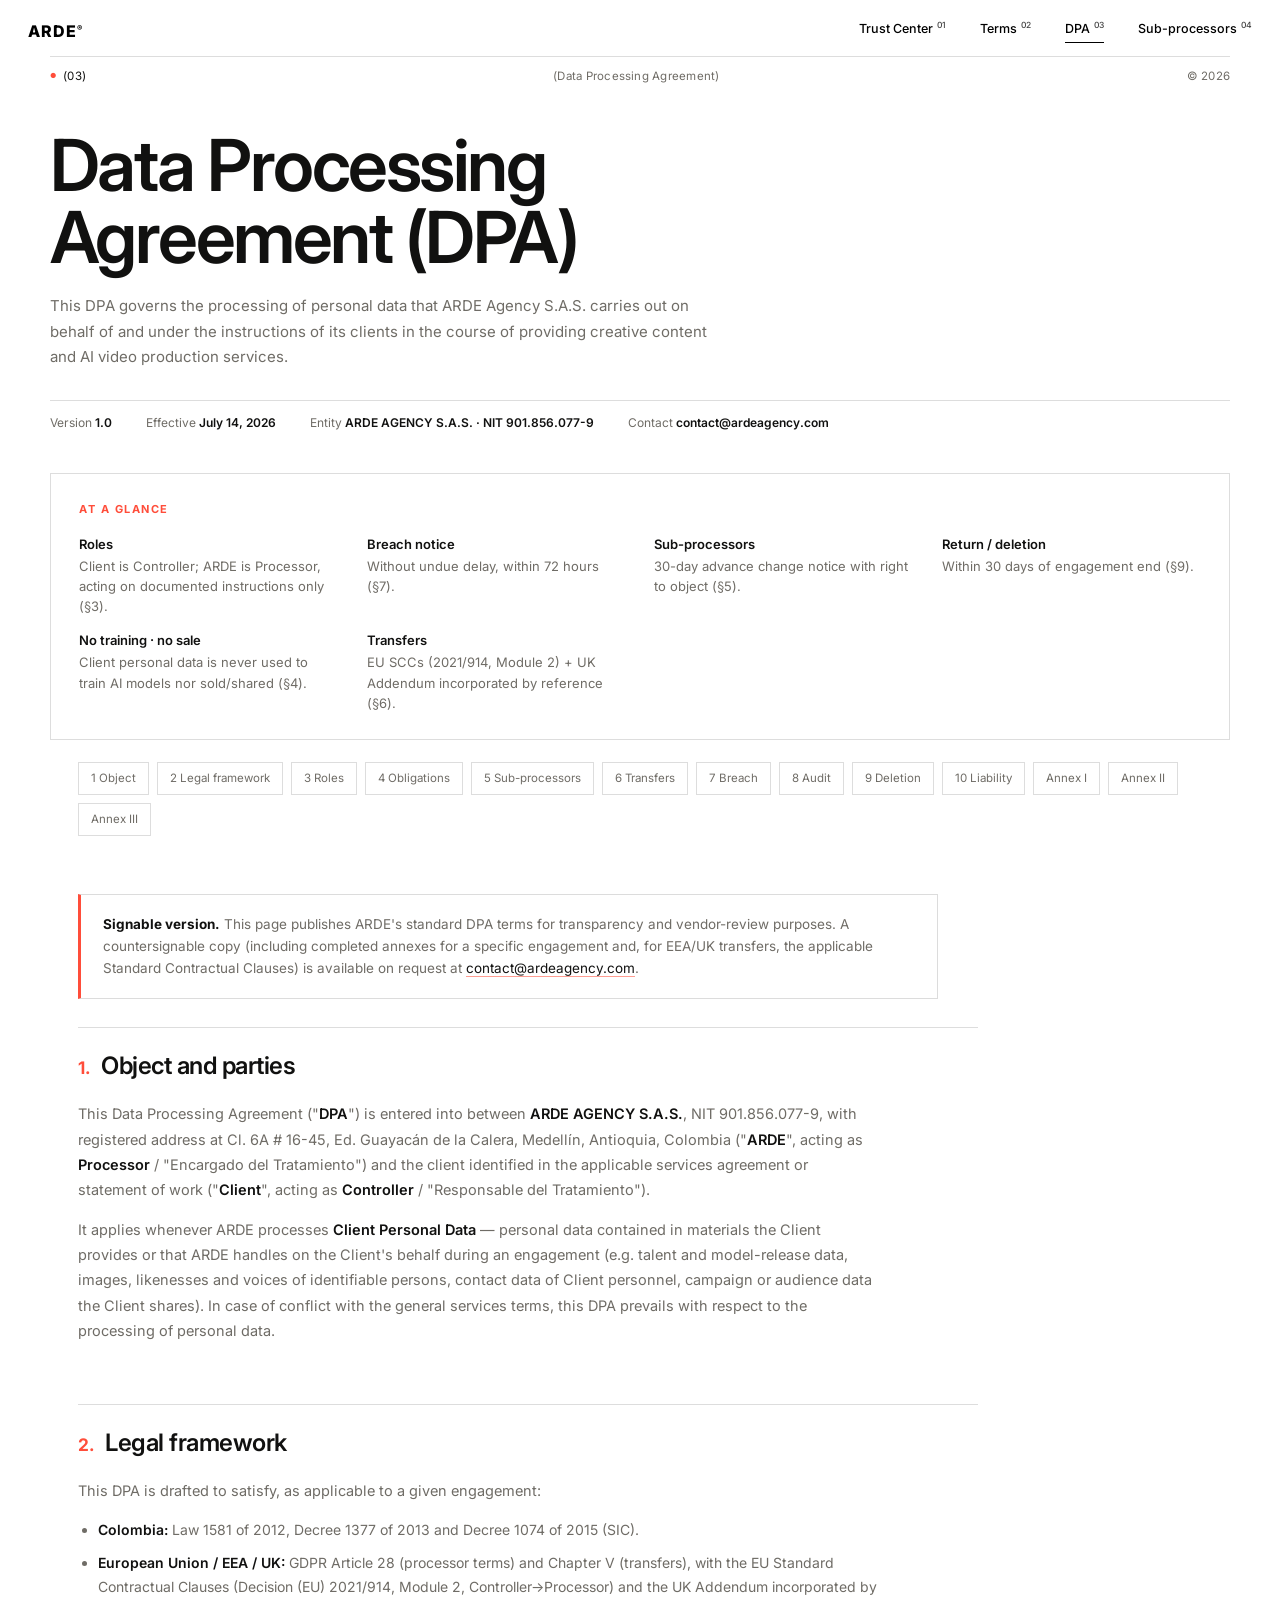
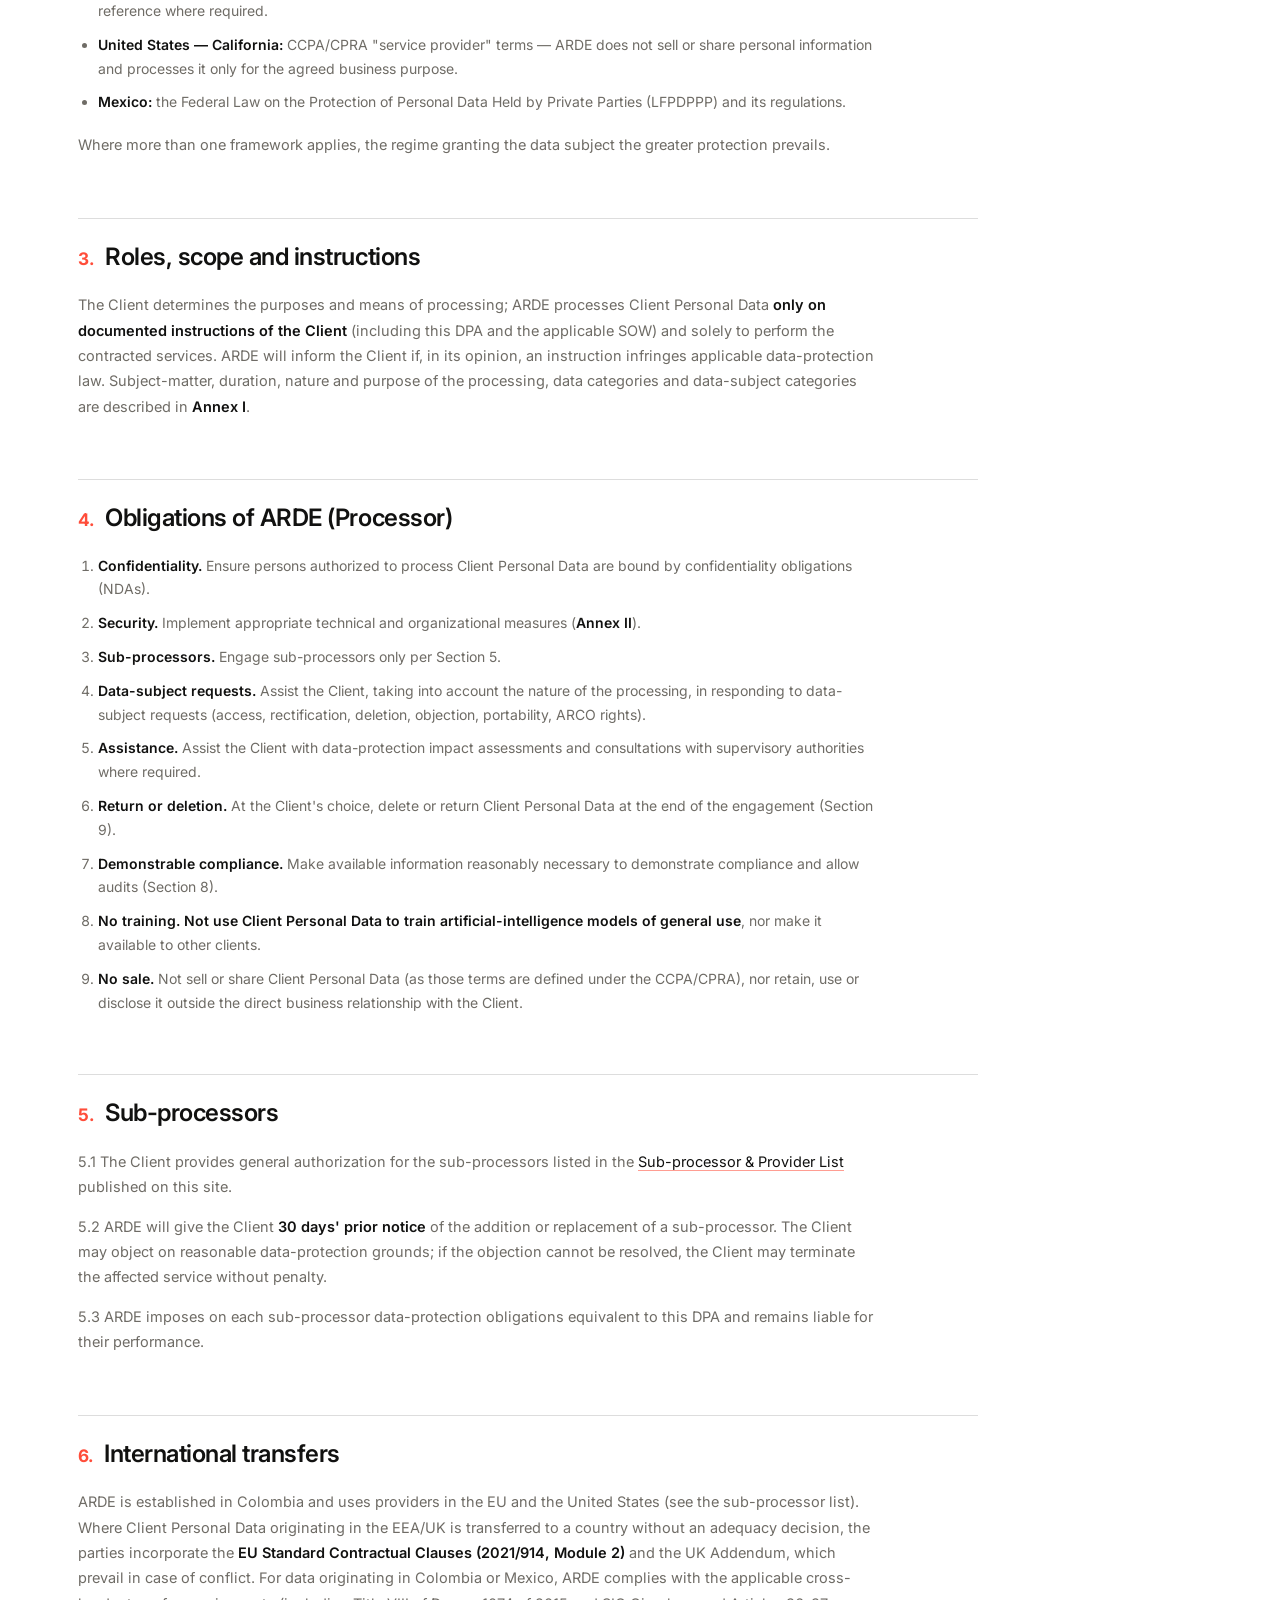
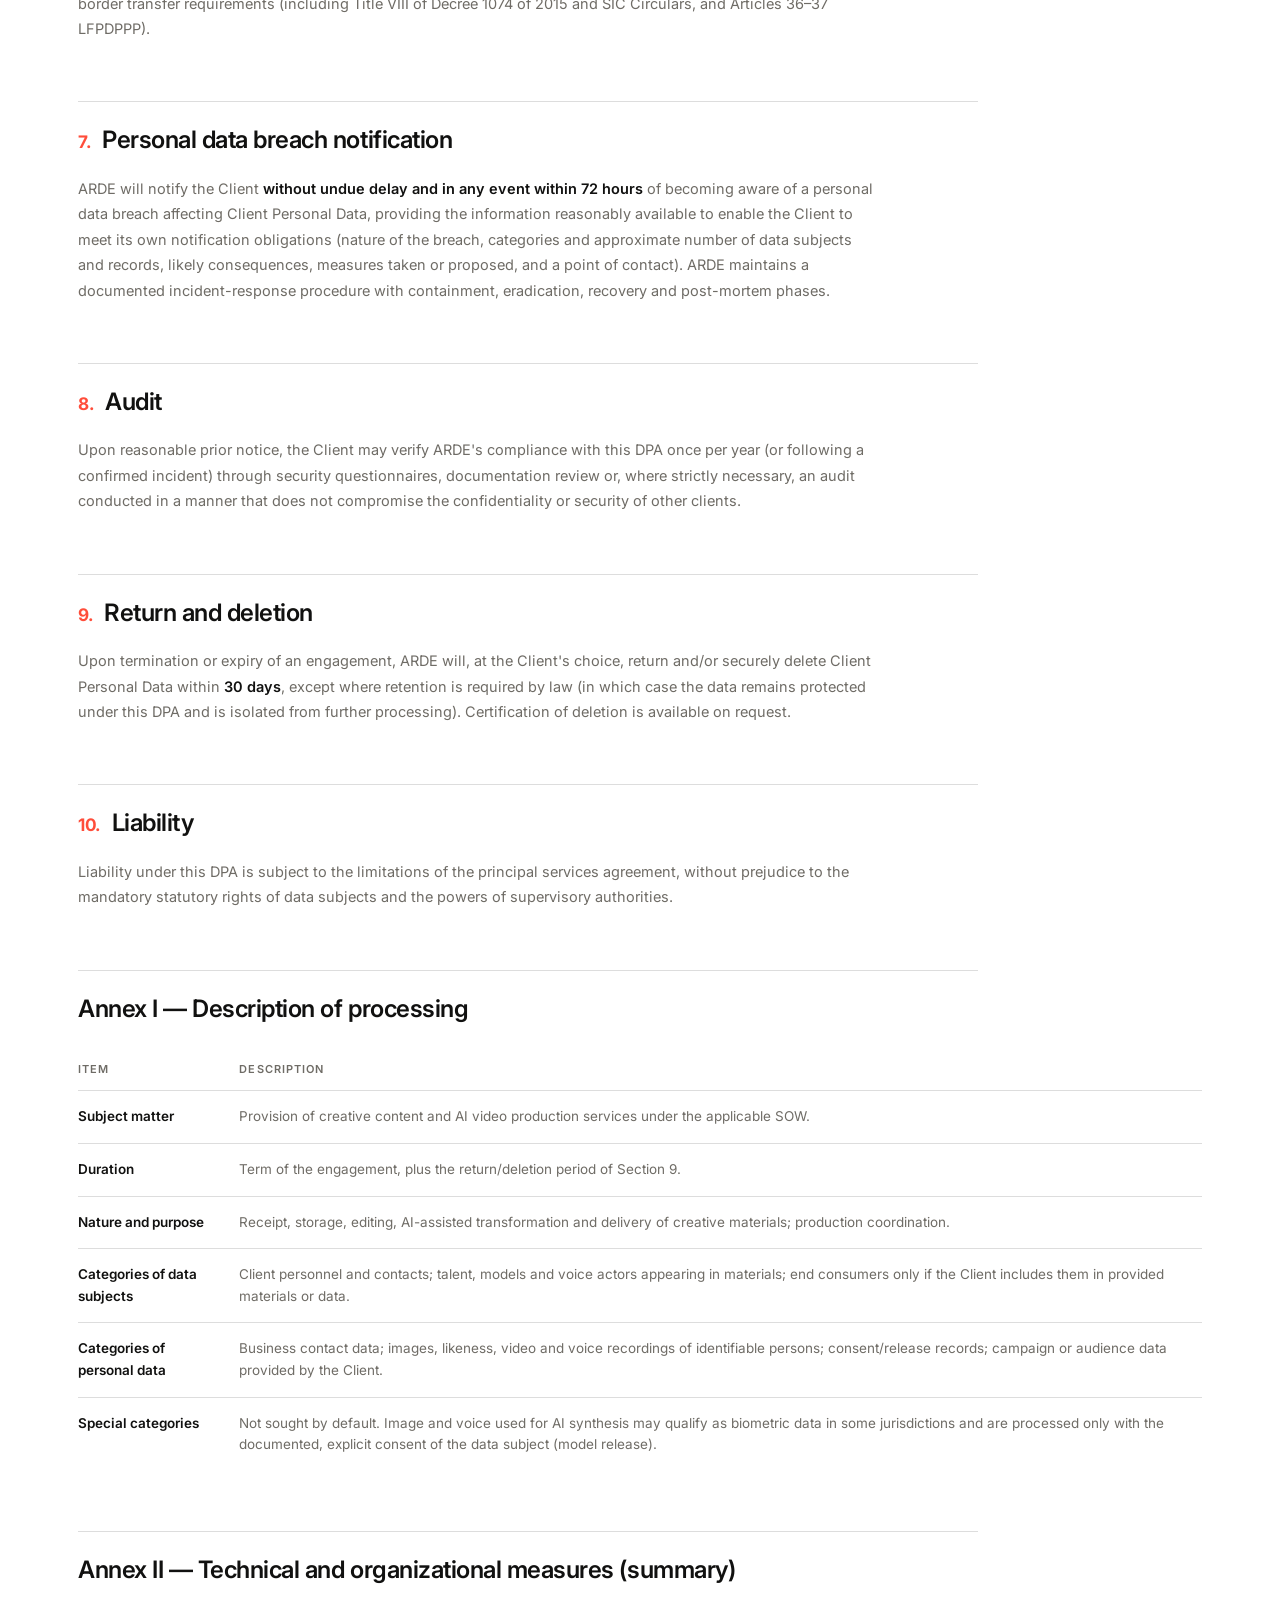
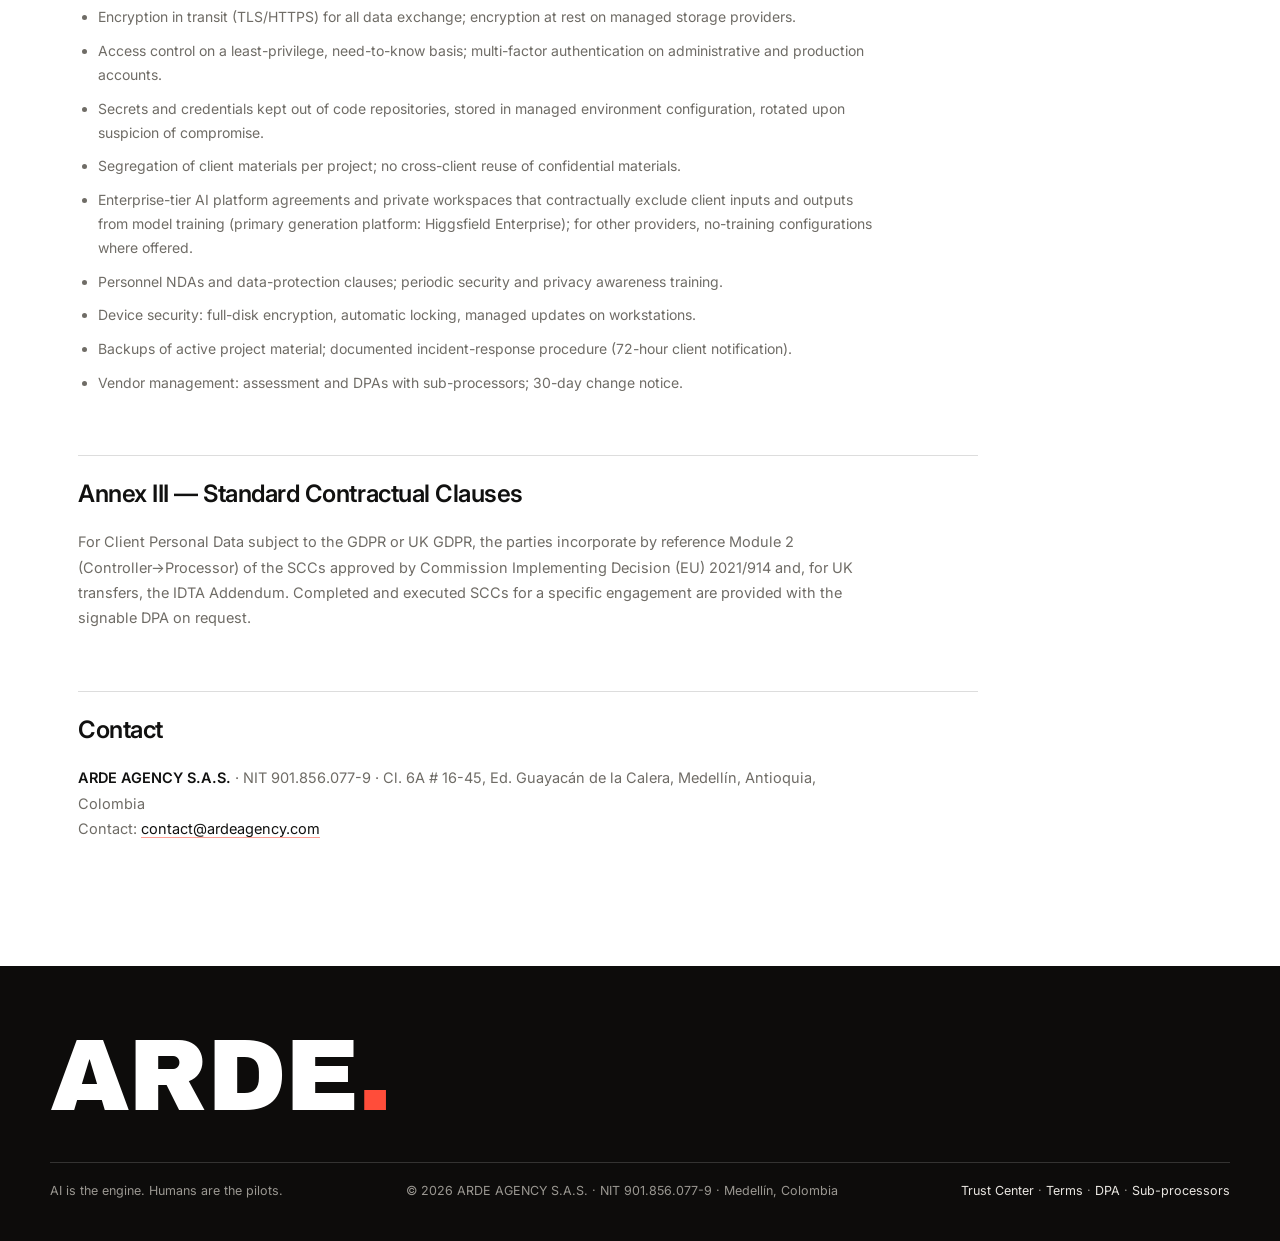
==== dpa.html @ 3e265555 "Fix card link colors and underlines Co-Authored-By: Claude Fable 5 <noreply@anthropic.com>" ====
<!DOCTYPE html>
<html lang="en">
<head>
<meta charset="UTF-8">
<meta name="viewport" content="width=device-width, initial-scale=1.0">
<title>Data Processing Agreement (DPA) | ARDE</title>
<meta name="description" content="ARDE Agency's Data Processing Agreement governing the processing of personal data on behalf of clients.">
<link rel="icon" href="assets/arde-logo.png">
<link rel="preconnect" href="https://fonts.googleapis.com">
<link rel="preconnect" href="https://fonts.gstatic.com" crossorigin>
<link href="https://fonts.googleapis.com/css2?family=Archivo+Black&family=Inter:wght@400;500;600;800&display=swap" rel="stylesheet">
<link rel="stylesheet" href="styles.css?v=fuel2">
</head>
<body>

<header class="site-header">
  <a class="brand" href="index.html"><span class="logo">arde<sup>®</sup></span></a>
  <nav class="site-nav">
    <a href="index.html">Trust Center<sup>01</sup></a>
    <a href="terms.html">Terms<sup>02</sup></a>
    <a href="dpa.html" class="active">DPA<sup>03</sup></a>
    <a href="sub-processors.html">Sub-processors<sup>04</sup></a>
  </nav>
</header>

<section class="doc-hero">
  <div class="inner">
    <div class="util"><span class="dot">(03)</span><span class="mid">(Data Processing Agreement)</span><span class="end">© 2026</span></div>
    <h1>Data Processing Agreement (DPA)</h1>
    <p class="sub">This DPA governs the processing of personal data that ARDE Agency S.A.S. carries out on behalf of and under the instructions of its clients in the course of providing creative content and AI video production services.</p>
    <div class="doc-meta">
      <span>Version <b>1.0</b></span>
      <span>Effective <b>July 14, 2026</b></span>
      <span>Entity <b>ARDE AGENCY S.A.S. · NIT 901.856.077-9</b></span>
      <span>Contact <b>contact@ardeagency.com</b></span>
    </div>
  </div>
</section>

<div class="glance">
  <div class="glance-box">
    <div class="g-title">At a glance</div>
    <div class="glance-grid">
      <div class="g-item"><b>Roles</b>Client is Controller; ARDE is Processor, acting on documented instructions only (§3).</div>
      <div class="g-item"><b>Breach notice</b>Without undue delay, within 72 hours (§7).</div>
      <div class="g-item"><b>Sub-processors</b>30-day advance change notice with right to object (§5).</div>
      <div class="g-item"><b>Return / deletion</b>Within 30 days of engagement end (§9).</div>
      <div class="g-item"><b>No training · no sale</b>Client personal data is never used to train AI models nor sold/shared (§4).</div>
      <div class="g-item"><b>Transfers</b>EU SCCs (2021/914, Module 2) + UK Addendum incorporated by reference (§6).</div>
    </div>
  </div>
</div>

<nav class="toc" aria-label="Sections">
  <a href="#s1">1 Object</a><a href="#s2">2 Legal framework</a><a href="#s3">3 Roles</a><a href="#s4">4 Obligations</a><a href="#s5">5 Sub-processors</a><a href="#s6">6 Transfers</a><a href="#s7">7 Breach</a><a href="#s8">8 Audit</a><a href="#s9">9 Deletion</a><a href="#s10">10 Liability</a><a href="#a1">Annex I</a><a href="#a2">Annex II</a><a href="#a3">Annex III</a>
</nav>

<main class="doc-body">

<div class="note"><b>Signable version.</b> This page publishes ARDE's standard DPA terms for transparency and vendor-review purposes. A countersignable copy (including completed annexes for a specific engagement and, for EEA/UK transfers, the applicable Standard Contractual Clauses) is available on request at <a href="mailto:contact@ardeagency.com">contact@ardeagency.com</a>.</div>

<h2 id="s1"><span class="num">1.</span>Object and parties</h2>
<p>This Data Processing Agreement ("<strong>DPA</strong>") is entered into between <strong>ARDE AGENCY S.A.S.</strong>, NIT 901.856.077-9, with registered address at Cl. 6A # 16-45, Ed. Guayacán de la Calera, Medellín, Antioquia, Colombia ("<strong>ARDE</strong>", acting as <strong>Processor</strong> / "Encargado del Tratamiento") and the client identified in the applicable services agreement or statement of work ("<strong>Client</strong>", acting as <strong>Controller</strong> / "Responsable del Tratamiento").</p>
<p>It applies whenever ARDE processes <strong>Client Personal Data</strong> — personal data contained in materials the Client provides or that ARDE handles on the Client's behalf during an engagement (e.g. talent and model-release data, images, likenesses and voices of identifiable persons, contact data of Client personnel, campaign or audience data the Client shares). In case of conflict with the general services terms, this DPA prevails with respect to the processing of personal data.</p>

<h2 id="s2"><span class="num">2.</span>Legal framework</h2>
<p>This DPA is drafted to satisfy, as applicable to a given engagement:</p>
<ul>
  <li><strong>Colombia:</strong> Law 1581 of 2012, Decree 1377 of 2013 and Decree 1074 of 2015 (SIC).</li>
  <li><strong>European Union / EEA / UK:</strong> GDPR Article 28 (processor terms) and Chapter V (transfers), with the EU Standard Contractual Clauses (Decision (EU) 2021/914, Module 2, Controller→Processor) and the UK Addendum incorporated by reference where required.</li>
  <li><strong>United States — California:</strong> CCPA/CPRA "service provider" terms — ARDE does not sell or share personal information and processes it only for the agreed business purpose.</li>
  <li><strong>Mexico:</strong> the Federal Law on the Protection of Personal Data Held by Private Parties (LFPDPPP) and its regulations.</li>
</ul>
<p>Where more than one framework applies, the regime granting the data subject the greater protection prevails.</p>

<h2 id="s3"><span class="num">3.</span>Roles, scope and instructions</h2>
<p>The Client determines the purposes and means of processing; ARDE processes Client Personal Data <strong>only on documented instructions of the Client</strong> (including this DPA and the applicable SOW) and solely to perform the contracted services. ARDE will inform the Client if, in its opinion, an instruction infringes applicable data-protection law. Subject-matter, duration, nature and purpose of the processing, data categories and data-subject categories are described in <strong>Annex I</strong>.</p>

<h2 id="s4"><span class="num">4.</span>Obligations of ARDE (Processor)</h2>
<ol>
  <li><strong>Confidentiality.</strong> Ensure persons authorized to process Client Personal Data are bound by confidentiality obligations (NDAs).</li>
  <li><strong>Security.</strong> Implement appropriate technical and organizational measures (<strong>Annex II</strong>).</li>
  <li><strong>Sub-processors.</strong> Engage sub-processors only per Section 5.</li>
  <li><strong>Data-subject requests.</strong> Assist the Client, taking into account the nature of the processing, in responding to data-subject requests (access, rectification, deletion, objection, portability, ARCO rights).</li>
  <li><strong>Assistance.</strong> Assist the Client with data-protection impact assessments and consultations with supervisory authorities where required.</li>
  <li><strong>Return or deletion.</strong> At the Client's choice, delete or return Client Personal Data at the end of the engagement (Section 9).</li>
  <li><strong>Demonstrable compliance.</strong> Make available information reasonably necessary to demonstrate compliance and allow audits (Section 8).</li>
  <li><strong>No training.</strong> <strong>Not use Client Personal Data to train artificial-intelligence models of general use</strong>, nor make it available to other clients.</li>
  <li><strong>No sale.</strong> Not sell or share Client Personal Data (as those terms are defined under the CCPA/CPRA), nor retain, use or disclose it outside the direct business relationship with the Client.</li>
</ol>

<h2 id="s5"><span class="num">5.</span>Sub-processors</h2>
<p>5.1 The Client provides general authorization for the sub-processors listed in the <a href="sub-processors.html">Sub-processor &amp; Provider List</a> published on this site.</p>
<p>5.2 ARDE will give the Client <strong>30 days' prior notice</strong> of the addition or replacement of a sub-processor. The Client may object on reasonable data-protection grounds; if the objection cannot be resolved, the Client may terminate the affected service without penalty.</p>
<p>5.3 ARDE imposes on each sub-processor data-protection obligations equivalent to this DPA and remains liable for their performance.</p>

<h2 id="s6"><span class="num">6.</span>International transfers</h2>
<p>ARDE is established in Colombia and uses providers in the EU and the United States (see the sub-processor list). Where Client Personal Data originating in the EEA/UK is transferred to a country without an adequacy decision, the parties incorporate the <strong>EU Standard Contractual Clauses (2021/914, Module 2)</strong> and the UK Addendum, which prevail in case of conflict. For data originating in Colombia or Mexico, ARDE complies with the applicable cross-border transfer requirements (including Title VIII of Decree 1074 of 2015 and SIC Circulars, and Articles 36–37 LFPDPPP).</p>

<h2 id="s7"><span class="num">7.</span>Personal data breach notification</h2>
<p>ARDE will notify the Client <strong>without undue delay and in any event within 72 hours</strong> of becoming aware of a personal data breach affecting Client Personal Data, providing the information reasonably available to enable the Client to meet its own notification obligations (nature of the breach, categories and approximate number of data subjects and records, likely consequences, measures taken or proposed, and a point of contact). ARDE maintains a documented incident-response procedure with containment, eradication, recovery and post-mortem phases.</p>

<h2 id="s8"><span class="num">8.</span>Audit</h2>
<p>Upon reasonable prior notice, the Client may verify ARDE's compliance with this DPA once per year (or following a confirmed incident) through security questionnaires, documentation review or, where strictly necessary, an audit conducted in a manner that does not compromise the confidentiality or security of other clients.</p>

<h2 id="s9"><span class="num">9.</span>Return and deletion</h2>
<p>Upon termination or expiry of an engagement, ARDE will, at the Client's choice, return and/or securely delete Client Personal Data within <strong>30 days</strong>, except where retention is required by law (in which case the data remains protected under this DPA and is isolated from further processing). Certification of deletion is available on request.</p>

<h2 id="s10"><span class="num">10.</span>Liability</h2>
<p>Liability under this DPA is subject to the limitations of the principal services agreement, without prejudice to the mandatory statutory rights of data subjects and the powers of supervisory authorities.</p>

<h2 id="a1">Annex I — Description of processing</h2>
<div class="tbl-wrap"><table>
  <tr><th>Item</th><th>Description</th></tr>
  <tr><td><strong>Subject matter</strong></td><td>Provision of creative content and AI video production services under the applicable SOW.</td></tr>
  <tr><td><strong>Duration</strong></td><td>Term of the engagement, plus the return/deletion period of Section 9.</td></tr>
  <tr><td><strong>Nature and purpose</strong></td><td>Receipt, storage, editing, AI-assisted transformation and delivery of creative materials; production coordination.</td></tr>
  <tr><td><strong>Categories of data subjects</strong></td><td>Client personnel and contacts; talent, models and voice actors appearing in materials; end consumers only if the Client includes them in provided materials or data.</td></tr>
  <tr><td><strong>Categories of personal data</strong></td><td>Business contact data; images, likeness, video and voice recordings of identifiable persons; consent/release records; campaign or audience data provided by the Client.</td></tr>
  <tr><td><strong>Special categories</strong></td><td>Not sought by default. Image and voice used for AI synthesis may qualify as biometric data in some jurisdictions and are processed only with the documented, explicit consent of the data subject (model release).</td></tr>
</table></div>

<h2 id="a2">Annex II — Technical and organizational measures (summary)</h2>
<ul>
  <li>Encryption in transit (TLS/HTTPS) for all data exchange; encryption at rest on managed storage providers.</li>
  <li>Access control on a least-privilege, need-to-know basis; multi-factor authentication on administrative and production accounts.</li>
  <li>Secrets and credentials kept out of code repositories, stored in managed environment configuration, rotated upon suspicion of compromise.</li>
  <li>Segregation of client materials per project; no cross-client reuse of confidential materials.</li>
  <li>Enterprise-tier AI platform agreements and private workspaces that contractually exclude client inputs and outputs from model training (primary generation platform: Higgsfield Enterprise); for other providers, no-training configurations where offered.</li>
  <li>Personnel NDAs and data-protection clauses; periodic security and privacy awareness training.</li>
  <li>Device security: full-disk encryption, automatic locking, managed updates on workstations.</li>
  <li>Backups of active project material; documented incident-response procedure (72-hour client notification).</li>
  <li>Vendor management: assessment and DPAs with sub-processors; 30-day change notice.</li>
</ul>

<h2 id="a3">Annex III — Standard Contractual Clauses</h2>
<p>For Client Personal Data subject to the GDPR or UK GDPR, the parties incorporate by reference Module 2 (Controller→Processor) of the SCCs approved by Commission Implementing Decision (EU) 2021/914 and, for UK transfers, the IDTA Addendum. Completed and executed SCCs for a specific engagement are provided with the signable DPA on request.</p>

<h2>Contact</h2>
<p><strong>ARDE AGENCY S.A.S.</strong> · NIT 901.856.077-9 · Cl. 6A # 16-45, Ed. Guayacán de la Calera, Medellín, Antioquia, Colombia<br>
Contact: <a href="mailto:contact@ardeagency.com">contact@ardeagency.com</a></p>

</main>

<footer class="site-footer">
  <div class="inner">
    <div class="foot-mark">Arde<span>.</span></div>
    <div class="cols">
      <span>AI is the engine. Humans are the pilots.</span>
      <span>© 2026 ARDE AGENCY S.A.S. · NIT 901.856.077-9 · Medellín, Colombia</span>
      <span><a href="index.html">Trust Center</a> · <a href="terms.html">Terms</a> · <a href="dpa.html">DPA</a> · <a href="sub-processors.html">Sub-processors</a></span>
    </div>
  </div>
</footer>

</body>
</html>
---- styles.css ----
/* ARDE Vendor Trust Center — Fuel-inspired Swiss system */
:root{
  --black:#0d0c0b;
  --white:#ffffff;
  --off:#f4f4f3;
  --ink:#111110;
  --gray:#9a9791;
  --gray-dark:#6f6c66;
  --line-l:rgba(17,17,16,.14);
  --line-d:rgba(255,255,255,.16);
  --fire:#FF4D3A;
}
*{margin:0;padding:0;box-sizing:border-box}
html{scroll-behavior:smooth}
@media(prefers-reduced-motion:reduce){html{scroll-behavior:auto}*{transition:none!important;animation:none!important}}
body{
  font-family:'Inter',-apple-system,BlinkMacSystemFont,'Helvetica Neue',sans-serif;
  background:var(--white);color:var(--ink);
  font-size:16px;line-height:1.65;
  -webkit-font-smoothing:antialiased;
}
::selection{background:var(--fire);color:#fff}
a:focus-visible,button:focus-visible{outline:2px solid var(--fire);outline-offset:3px}
img{max-width:100%;display:block}

/* ---------- Utility section header (Fuel signature) ---------- */
.util{
  display:flex;justify-content:space-between;align-items:baseline;gap:16px;
  border-top:1px solid var(--line-l);padding-top:10px;
  font-size:11.5px;letter-spacing:.02em;color:var(--ink);
}
.util .dot::before{content:"●";color:var(--fire);font-size:7px;vertical-align:2px;margin-right:7px}
.util .mid{color:var(--gray-dark)}
.util .end{color:var(--gray-dark)}
.band-dark .util{border-top-color:var(--line-d);color:#fff}
.band-dark .util .mid,.band-dark .util .end{color:var(--gray)}

/* ---------- Header ---------- */
.site-header{
  position:fixed;top:0;left:0;right:0;z-index:80;
  padding:18px 28px;pointer-events:none;
  display:flex;align-items:flex-start;justify-content:space-between;
  mix-blend-mode:difference;
}
.site-header a{pointer-events:auto}
.brand{display:flex;align-items:baseline;gap:6px;text-decoration:none;color:#fff}
.brand .logo{font-weight:800;font-size:16px;letter-spacing:.06em;text-transform:uppercase}
.brand .logo sup{font-size:8px;font-weight:600}
.site-nav{display:flex;gap:34px}
.site-nav a{color:#fff;text-decoration:none;font-size:12.5px;font-weight:500}
.site-nav a sup{font-size:8.5px;color:#bbb;margin-left:4px}
.site-nav a.active{border-bottom:1px solid #fff;padding-bottom:2px}
@media(max-width:680px){.site-nav{gap:16px}.site-nav a{font-size:11px}.site-nav a sup{display:none}}

/* ---------- HERO ---------- */
.hero{position:relative;min-height:100svh;display:flex;flex-direction:column;justify-content:flex-end;overflow:hidden;background:var(--black)}
.hero .photo{position:absolute;inset:0;background-size:cover;background-position:center 38%}
.hero .veil{position:absolute;inset:0;background:linear-gradient(180deg,rgba(13,12,11,.42) 0%,rgba(13,12,11,.05) 45%,rgba(13,12,11,.55) 100%)}
.hero .corner{position:absolute;top:64px;left:28px;color:#fff;font-size:11.5px;letter-spacing:.04em;opacity:.9}
.hero .corner-r{position:absolute;top:64px;right:28px;color:#fff;font-size:11.5px;text-align:right;line-height:1.5;opacity:.9}
.hero .corner-r b{display:block;font-weight:600}
.hero .corner-r span{color:#cfcac2}
.hero .wordmark{
  position:relative;z-index:2;
  font-family:'Archivo Black','Inter',sans-serif;
  font-size:clamp(64px,12.6vw,196px);line-height:.86;letter-spacing:-.015em;
  color:#fff;text-transform:uppercase;text-align:center;
  padding:0 12px;margin-bottom:-.06em;white-space:nowrap;
}
@keyframes rise{from{opacity:0;transform:translateY(30px)}to{opacity:1;transform:none}}
.hero .wordmark{animation:rise 1s cubic-bezier(.2,.7,.2,1) both .1s}

/* ---------- Bands & diagonal cuts ---------- */
.band{padding:72px 28px 96px}
.band-light{background:var(--white);color:var(--ink)}
.band-off{background:var(--off);color:var(--ink)}
.band-dark{background:var(--black);color:#e9e6e1}
.cut-down{clip-path:polygon(0 0,100% 4.5vw,100% 100%,0 100%);margin-top:-4.5vw;padding-top:calc(72px + 4.5vw)}
.cut-up{clip-path:polygon(0 0,100% 0,100% calc(100% - 4.5vw),0 100%);padding-bottom:calc(96px + 4.5vw)}
.wrap{max-width:1180px;margin:0 auto}

/* ---------- Statement type (Fuel signature) ---------- */
.statement{
  font-size:clamp(28px,4.5vw,56px);line-height:1.08;letter-spacing:-.025em;font-weight:500;
  margin:64px 0 0;max-width:1120px;
}
.statement .indent{display:inline-block;width:2.2em}
.statement .dim{color:var(--gray)}
.band-dark .statement{color:#fff}
.band-dark .statement .dim{color:#7d7a74}

/* two-col detail rows under statement */
.detail{display:grid;grid-template-columns:minmax(240px,380px) 1fr;gap:48px;margin-top:72px;align-items:start}
.detail .photo-col img{width:100%;max-width:380px;height:auto}
.rows{display:flex;flex-direction:column}
.row{display:grid;grid-template-columns:180px 1fr;gap:24px;padding:20px 0;border-bottom:1px solid var(--line-l)}
.row:first-child{border-top:1px solid var(--line-l)}
.row .k{font-size:12px;color:var(--ink);font-weight:500}
.row .v{font-size:13.5px;color:var(--gray-dark);line-height:1.6;max-width:520px}
.row .v b{color:var(--ink);font-weight:600}
.band-dark .row{border-color:var(--line-d)}
.band-dark .row .k{color:#fff}
.band-dark .row .v{color:var(--gray)}
.band-dark .row .v b{color:#fff}
.kv{display:flex;justify-content:space-between;gap:20px;padding:12px 0;border-bottom:1px solid var(--line-l);font-size:13.5px}
.kv:last-child{border-bottom:none}
.kv .n{font-variant-numeric:tabular-nums;color:var(--ink);font-weight:600}
@media(max-width:860px){.detail{grid-template-columns:1fr}.row{grid-template-columns:1fr}.row .k{margin-bottom:2px}}

/* ---------- Big-number feature rows (Fuel services style) ---------- */
.feature{
  display:grid;grid-template-columns:minmax(120px,300px) 1fr;gap:40px;
  padding:56px 0;border-bottom:1px solid var(--line-d);align-items:start;
}
.feature:first-of-type{border-top:1px solid var(--line-d);margin-top:56px}
.feature .big{
  font-family:'Archivo Black','Inter',sans-serif;
  font-size:clamp(64px,9vw,128px);line-height:.9;color:#fff;letter-spacing:-.02em;
}
.feature .body h3{font-size:clamp(22px,2.6vw,34px);font-weight:600;color:#fff;letter-spacing:-.02em;margin-bottom:10px}
.feature .body .tagline{font-size:12px;color:var(--fire);letter-spacing:.08em;text-transform:uppercase;font-weight:600;margin-bottom:14px}
.feature .body p{font-size:14px;color:var(--gray);max-width:560px;line-height:1.7}
@media(max-width:720px){.feature{grid-template-columns:1fr;gap:12px}}

/* ---------- Doc cards (Fuel pricing style) ---------- */
.card-grid{display:grid;grid-template-columns:repeat(auto-fit,minmax(280px,1fr));gap:14px;margin-top:56px}
.card{
  background:var(--off);color:var(--ink);text-decoration:none;
  padding:34px 30px 40px;display:flex;flex-direction:column;min-height:320px;
  transition:transform .25s;
}
.card:hover{transform:translateY(-4px)}
.card .label{font-size:12.5px;font-weight:600}
.card .desc{font-size:13px;color:var(--gray-dark);margin-top:8px;max-width:300px;line-height:1.6}
.card .big-title{
  margin-top:auto;padding-top:40px;
  font-size:clamp(30px,3vw,40px);font-weight:600;letter-spacing:-.03em;line-height:1.02;
}
.card .go{margin-top:18px;font-size:12.5px;font-weight:500;border-bottom:1px solid currentColor;align-self:flex-start;padding-bottom:3px}
.card .go::after{content:" ⌐";display:inline-block;transform:rotate(180deg) translateY(2px);font-weight:400}
.card-dark{background:var(--black);color:#fff}
.card-dark .desc{color:var(--gray)}

/* ---------- Tables ---------- */
.tbl-wrap{overflow-x:auto;margin:28px 0 8px}
table{width:100%;border-collapse:collapse;font-size:13.5px;min-width:620px}
th{
  text-align:left;padding:12px 18px 12px 0;
  font-size:11px;letter-spacing:.1em;text-transform:uppercase;color:var(--gray-dark);
  border-bottom:1px solid var(--line-l);font-weight:600;
}
td{padding:15px 18px 15px 0;border-bottom:1px solid var(--line-l);color:var(--gray-dark);vertical-align:top;line-height:1.6}
td strong{color:var(--ink);font-weight:600}
tr:last-child td{border-bottom:none}
.band-dark th{color:var(--gray);border-color:var(--line-d)}
.band-dark td{color:var(--gray);border-color:var(--line-d)}
.band-dark td strong{color:#fff}
.band-dark .tbl-wrap a,.band-dark p a{color:#fff}

/* ---------- Generic content in bands ---------- */
.band h2.sec-title{
  font-size:clamp(30px,4.2vw,52px);font-weight:600;letter-spacing:-.03em;line-height:1.04;
  margin:56px 0 22px;max-width:900px;
}
.band p{max-width:820px;font-size:14.5px;color:var(--gray-dark);margin:0 0 14px;line-height:1.75}
.band-dark p{color:var(--gray)}
.band ul{max-width:840px;margin:20px 0 0;list-style:none}
.band ul li{
  padding:18px 0;border-bottom:1px solid var(--line-l);
  font-size:14px;color:var(--gray-dark);line-height:1.7;
}
.band ul li:first-child{border-top:1px solid var(--line-l)}
.band ul li strong{color:var(--ink);font-weight:600;display:block;margin-bottom:4px;font-size:14.5px}
.band-dark ul li{border-color:var(--line-d);color:var(--gray)}
.band-dark ul li strong{color:#fff}
.band a{color:inherit;text-decoration:underline;text-underline-offset:3px;text-decoration-color:rgba(255,77,58,.55)}
.band a:hover{text-decoration-color:var(--fire)}
.band a.card{text-decoration:none;color:var(--ink)}
.band a.card.card-dark{color:#fff}
.band a.txt-btn{text-decoration:none}

/* pills → plain Swiss chips */
.pill-row{display:flex;flex-wrap:wrap;gap:8px;margin:32px 0 24px;max-width:900px}
.pill{font-size:12px;font-weight:500;padding:8px 14px;border:1px solid var(--line-l);color:var(--ink);border-radius:0}
.pill b{color:var(--fire);font-weight:700;margin-right:4px}
.band-dark .pill{border-color:var(--line-d);color:#e9e6e1}

.note{border:1px solid var(--line-l);border-left:3px solid var(--fire);padding:18px 22px;margin:28px 0;font-size:13.5px;color:var(--gray-dark);max-width:860px}
.note b{color:var(--ink)}

/* text button */
.txt-btn{display:inline-block;margin-top:26px;font-size:13px;font-weight:500;color:inherit;text-decoration:none;border-bottom:1px solid currentColor;padding-bottom:4px}
.txt-btn::after{content:" ⌐";display:inline-block;transform:rotate(180deg) translateY(2px)}

/* ---------- DOC PAGES (white Swiss) ---------- */
.doc-top{background:var(--black);height:76px}
.doc-hero{padding:56px 28px 0;background:var(--white)}
.doc-hero .inner{max-width:1180px;margin:0 auto}
.doc-hero h1{
  font-size:clamp(34px,5.6vw,72px);font-weight:600;letter-spacing:-.035em;line-height:1;
  margin:44px 0 20px;max-width:1000px;text-wrap:balance;
}
.doc-hero .sub{color:var(--gray-dark);font-size:15px;max-width:680px;line-height:1.7}
.doc-meta{margin-top:30px;display:flex;flex-wrap:wrap;gap:8px 34px;font-size:12px;color:var(--gray-dark);border-top:1px solid var(--line-l);padding-top:12px}
.doc-meta b{color:var(--ink);font-weight:600}

.glance{padding:40px 28px 0;background:var(--white)}
.glance .glance-box{max-width:1180px;margin:0 auto;border:1px solid var(--line-l);padding:26px 28px}
.g-title{font-size:11px;letter-spacing:.14em;text-transform:uppercase;color:var(--fire);font-weight:700;margin-bottom:16px}
.glance-grid{display:grid;grid-template-columns:repeat(auto-fit,minmax(230px,1fr));gap:14px 28px}
.glance-grid .g-item{font-size:13px;color:var(--gray-dark);line-height:1.55}
.glance-grid .g-item b{display:block;color:var(--ink);font-weight:600;margin-bottom:2px}

.toc{max-width:1180px;margin:22px auto 0;padding:0 28px;display:flex;flex-wrap:wrap;gap:8px}
.toc a{font-size:11.5px;color:var(--gray-dark);text-decoration:none;border:1px solid var(--line-l);padding:6px 12px;transition:all .2s}
.toc a:hover{color:var(--ink);border-color:var(--ink)}

.doc-body{max-width:1180px;margin:0 auto;padding:30px 28px 110px;background:var(--white)}
.doc-body h2{
  font-size:24px;font-weight:600;letter-spacing:-.02em;color:var(--ink);
  margin:60px 0 16px;padding-top:18px;border-top:1px solid var(--line-l);
  scroll-margin-top:40px;max-width:900px;
}
.doc-body h2:first-of-type{margin-top:16px}
.doc-body h2 .num{color:var(--fire);margin-right:12px;font-size:.72em;font-weight:700}
.doc-body h3{font-size:16px;font-weight:600;color:var(--ink);margin:26px 0 8px}
.doc-body p{margin:0 0 14px;max-width:800px;font-size:14.5px;color:var(--gray-dark);line-height:1.75}
.doc-body ul,.doc-body ol{margin:0 0 18px 20px;max-width:780px;font-size:14px;color:var(--gray-dark)}
.doc-body li{margin-bottom:10px;line-height:1.7}
.doc-body strong{color:var(--ink);font-weight:600}
.doc-body a{color:var(--ink);text-decoration:underline;text-underline-offset:3px;text-decoration-color:rgba(255,77,58,.55)}
.doc-body a:hover{text-decoration-color:var(--fire)}
.doc-body .tbl-wrap{margin:20px 0 26px}

/* ---------- Footer ---------- */
.site-footer{background:var(--black);color:var(--gray);padding:64px 28px 40px;font-size:12.5px}
.site-footer .inner{max-width:1180px;margin:0 auto}
.site-footer .foot-mark{
  font-family:'Archivo Black','Inter',sans-serif;color:#fff;text-transform:uppercase;
  font-size:clamp(40px,8vw,110px);line-height:.9;letter-spacing:-.015em;margin-bottom:40px;
}
.site-footer .foot-mark span{color:var(--fire)}
.site-footer .cols{display:flex;flex-wrap:wrap;gap:14px 48px;justify-content:space-between;border-top:1px solid var(--line-d);padding-top:18px}
.site-footer a{color:#e9e6e1;text-decoration:none}
.site-footer a:hover{color:#fff}
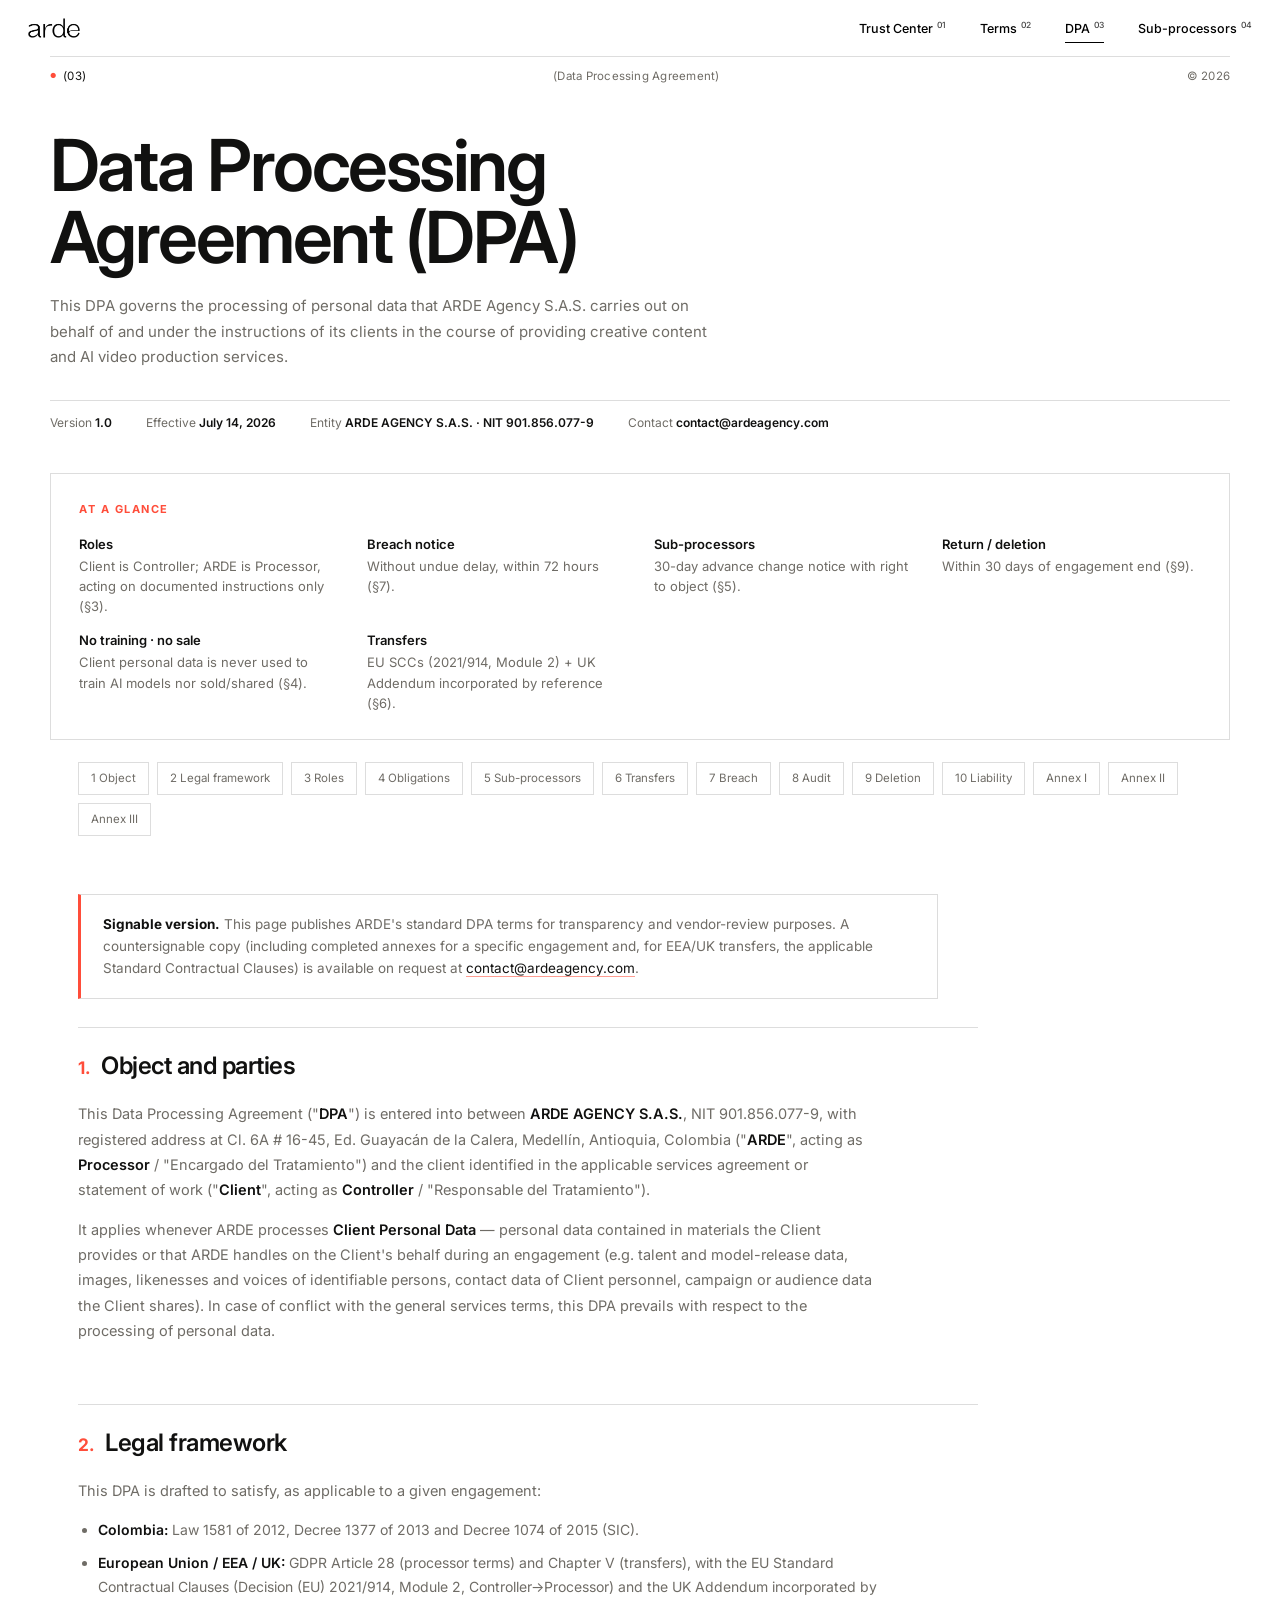
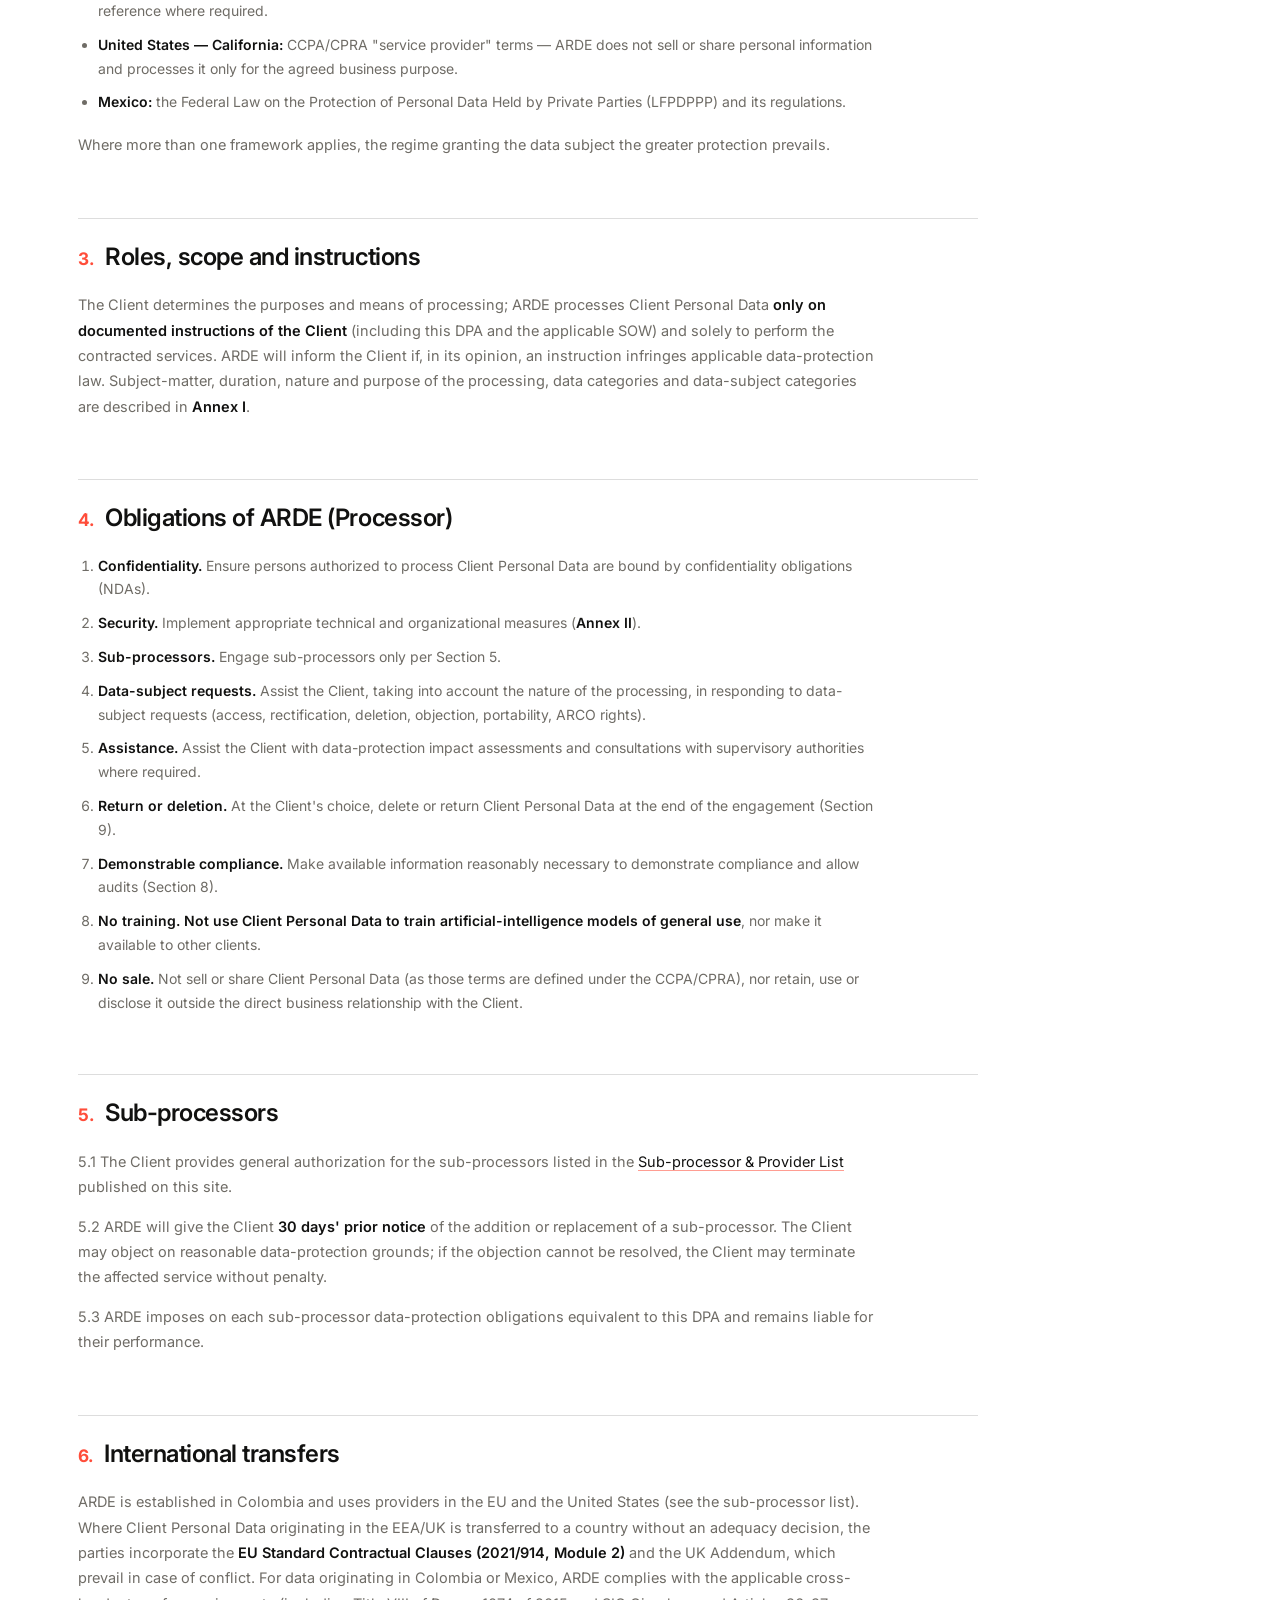
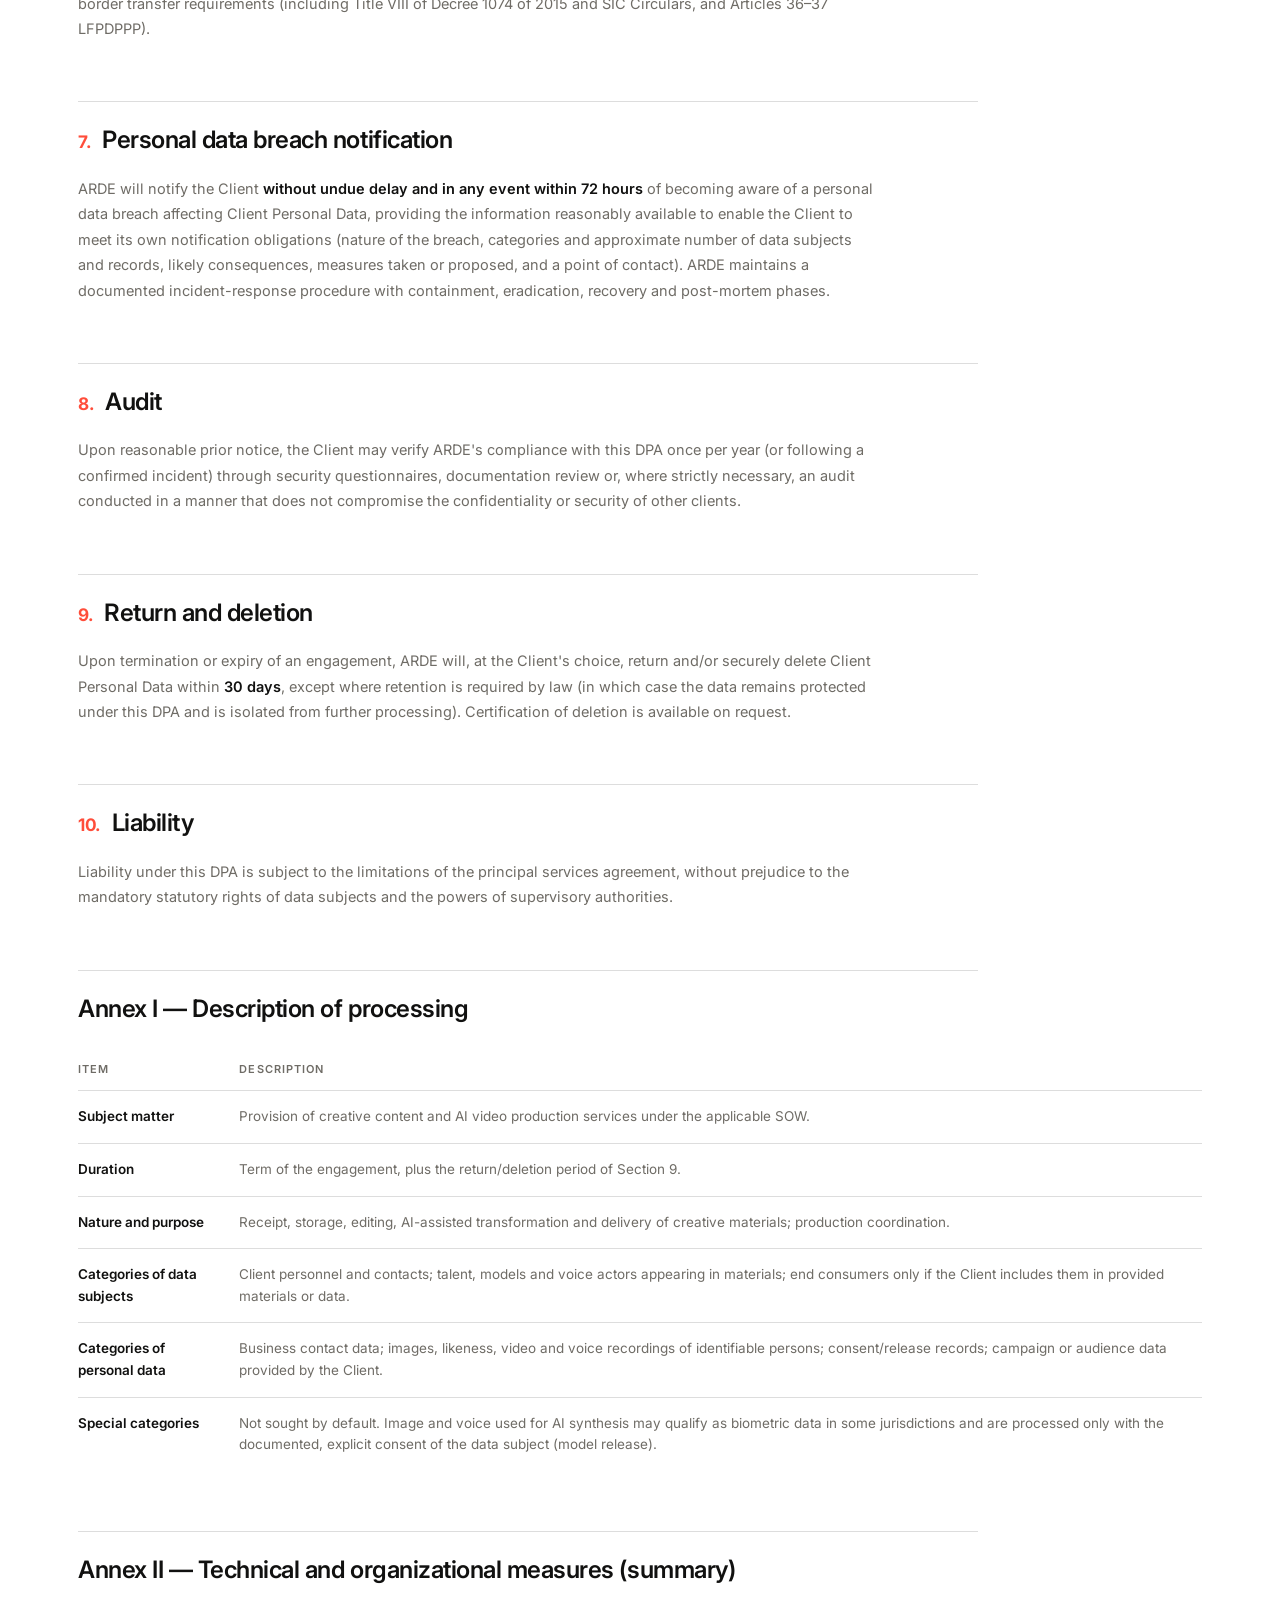
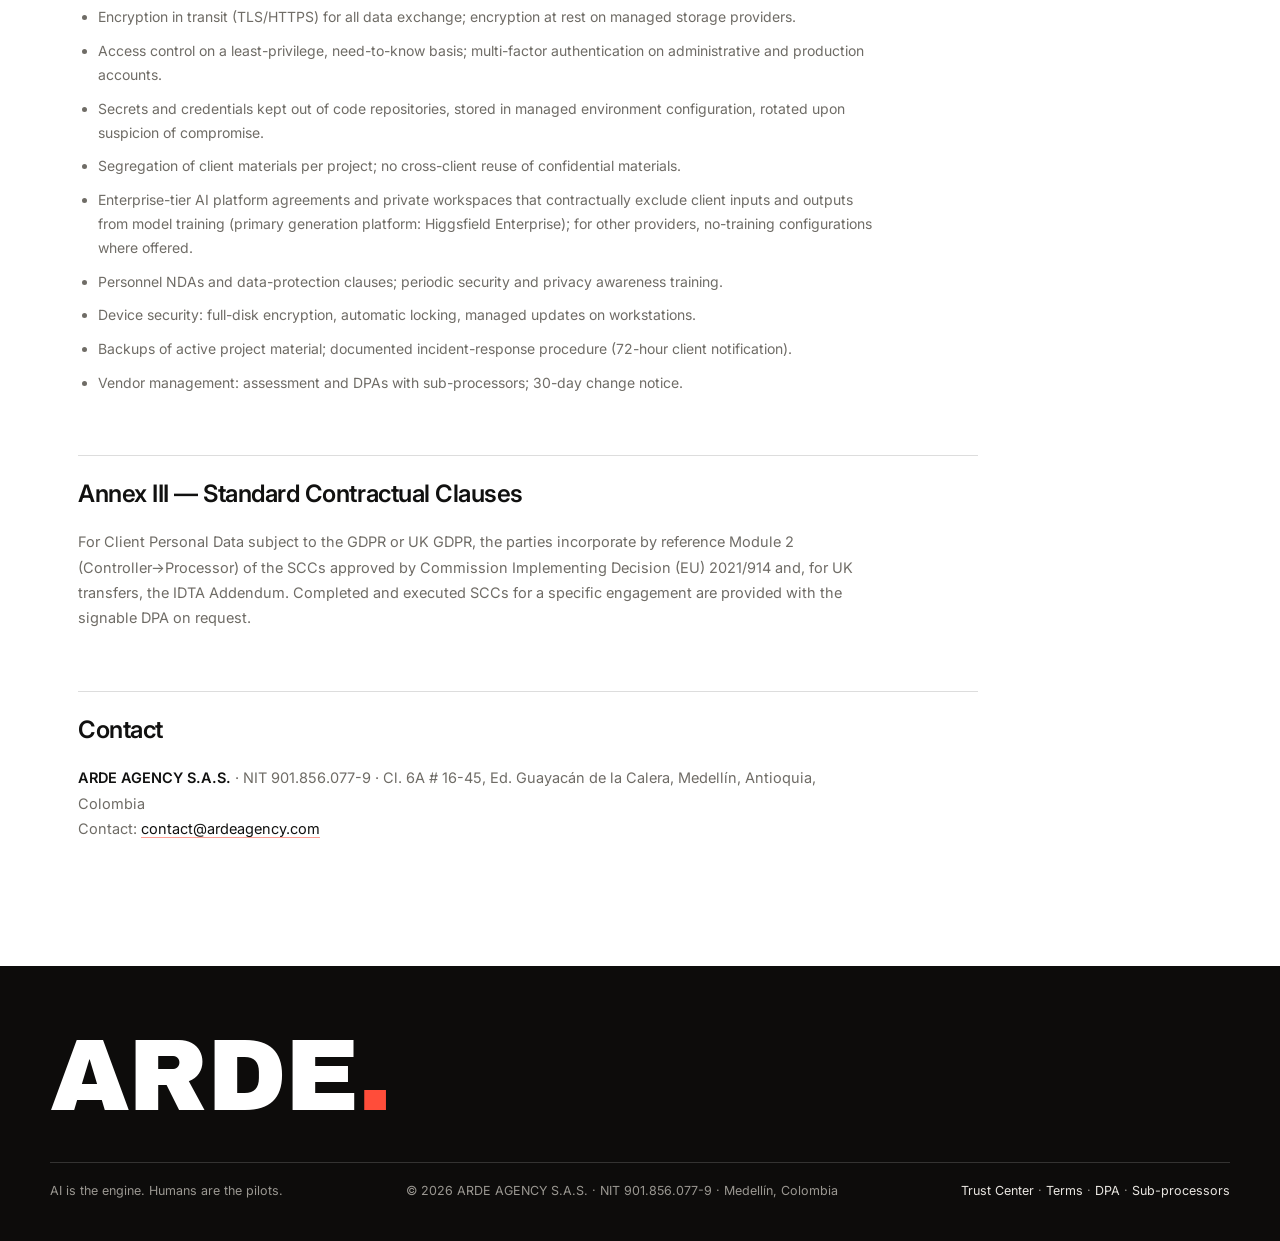
==== commit c2a1808d: "arde logo in header top-left, clean hero Co-Authored-By: Claude Fable 5 <noreply@anthropic.com>" ====
--- a/dpa.html
+++ b/dpa.html
@@ -9,12 +9,12 @@
 <link rel="preconnect" href="https://fonts.googleapis.com">
 <link rel="preconnect" href="https://fonts.gstatic.com" crossorigin>
 <link href="https://fonts.googleapis.com/css2?family=Archivo+Black&family=Inter:wght@400;500;600;800&display=swap" rel="stylesheet">
-<link rel="stylesheet" href="styles.css?v=fuel2">
+<link rel="stylesheet" href="styles.css?v=fuel5">
 </head>
 <body>
 
 <header class="site-header">
-  <a class="brand" href="index.html"><span class="logo">arde<sup>®</sup></span></a>
+  <a class="brand" href="index.html"><img class="logo-img" src="assets/arde-logo-white.png?v=2" alt="arde"></a>
   <nav class="site-nav">
     <a href="index.html">Trust Center<sup>01</sup></a>
     <a href="terms.html">Terms<sup>02</sup></a>
--- a/styles.css
+++ b/styles.css
@@ -44,8 +44,7 @@
 }
 .site-header a{pointer-events:auto}
 .brand{display:flex;align-items:baseline;gap:6px;text-decoration:none;color:#fff}
-.brand .logo{font-weight:800;font-size:16px;letter-spacing:.06em;text-transform:uppercase}
-.brand .logo sup{font-size:8px;font-weight:600}
+.brand .logo-img{height:20px;width:auto;display:block}
 .site-nav{display:flex;gap:34px}
 .site-nav a{color:#fff;text-decoration:none;font-size:12.5px;font-weight:500}
 .site-nav a sup{font-size:8.5px;color:#bbb;margin-left:4px}
@@ -60,23 +59,30 @@
 .hero .corner-r{position:absolute;top:64px;right:28px;color:#fff;font-size:11.5px;text-align:right;line-height:1.5;opacity:.9}
 .hero .corner-r b{display:block;font-weight:600}
 .hero .corner-r span{color:#cfcac2}
-.hero .wordmark{
-  position:relative;z-index:2;
-  font-family:'Archivo Black','Inter',sans-serif;
-  font-size:clamp(64px,12.6vw,196px);line-height:.86;letter-spacing:-.015em;
-  color:#fff;text-transform:uppercase;text-align:center;
-  padding:0 12px;margin-bottom:-.06em;white-space:nowrap;
-}
+.hero .seal{
+  position:absolute;top:84px;right:44px;z-index:3;
+  width:168px;height:168px;border-radius:50%;
+  border:1.5px solid var(--fire);outline:1px solid rgba(255,77,58,.35);outline-offset:5px;
+  display:flex;flex-direction:column;align-items:center;justify-content:center;gap:3px;
+  text-align:center;color:#fff;transform:rotate(7deg);
+  background:rgba(13,12,11,.42);backdrop-filter:blur(5px);-webkit-backdrop-filter:blur(5px);
+}
+.hero .seal .s-star{color:var(--fire);font-size:15px;line-height:1}
+.hero .seal .s-title{font-weight:800;font-size:19px;letter-spacing:.22em;text-transform:uppercase;line-height:1.1}
+.hero .seal .s-sub{font-size:11px;font-weight:600;color:#fff;letter-spacing:.04em}
+.hero .seal .s-foot{font-size:8.5px;letter-spacing:.16em;text-transform:uppercase;color:#cfcac2;line-height:1.5;margin-top:3px}
+@media(max-width:760px){.hero .seal{width:128px;height:128px;top:76px;right:20px}.hero .seal .s-title{font-size:15px}.hero .seal .s-foot{font-size:7.5px}}
+
 @keyframes rise{from{opacity:0;transform:translateY(30px)}to{opacity:1;transform:none}}
-.hero .wordmark{animation:rise 1s cubic-bezier(.2,.7,.2,1) both .1s}
+
 
 /* ---------- Bands & diagonal cuts ---------- */
-.band{padding:72px 28px 96px}
+.band{padding:80px 28px 130px}
 .band-light{background:var(--white);color:var(--ink)}
 .band-off{background:var(--off);color:var(--ink)}
 .band-dark{background:var(--black);color:#e9e6e1}
-.cut-down{clip-path:polygon(0 0,100% 4.5vw,100% 100%,0 100%);margin-top:-4.5vw;padding-top:calc(72px + 4.5vw)}
-.cut-up{clip-path:polygon(0 0,100% 0,100% calc(100% - 4.5vw),0 100%);padding-bottom:calc(96px + 4.5vw)}
+.cut-down{padding-top:96px}
+.cut-up{padding-bottom:120px}
 .wrap{max-width:1180px;margin:0 auto}
 
 /* ---------- Statement type (Fuel signature) ---------- */
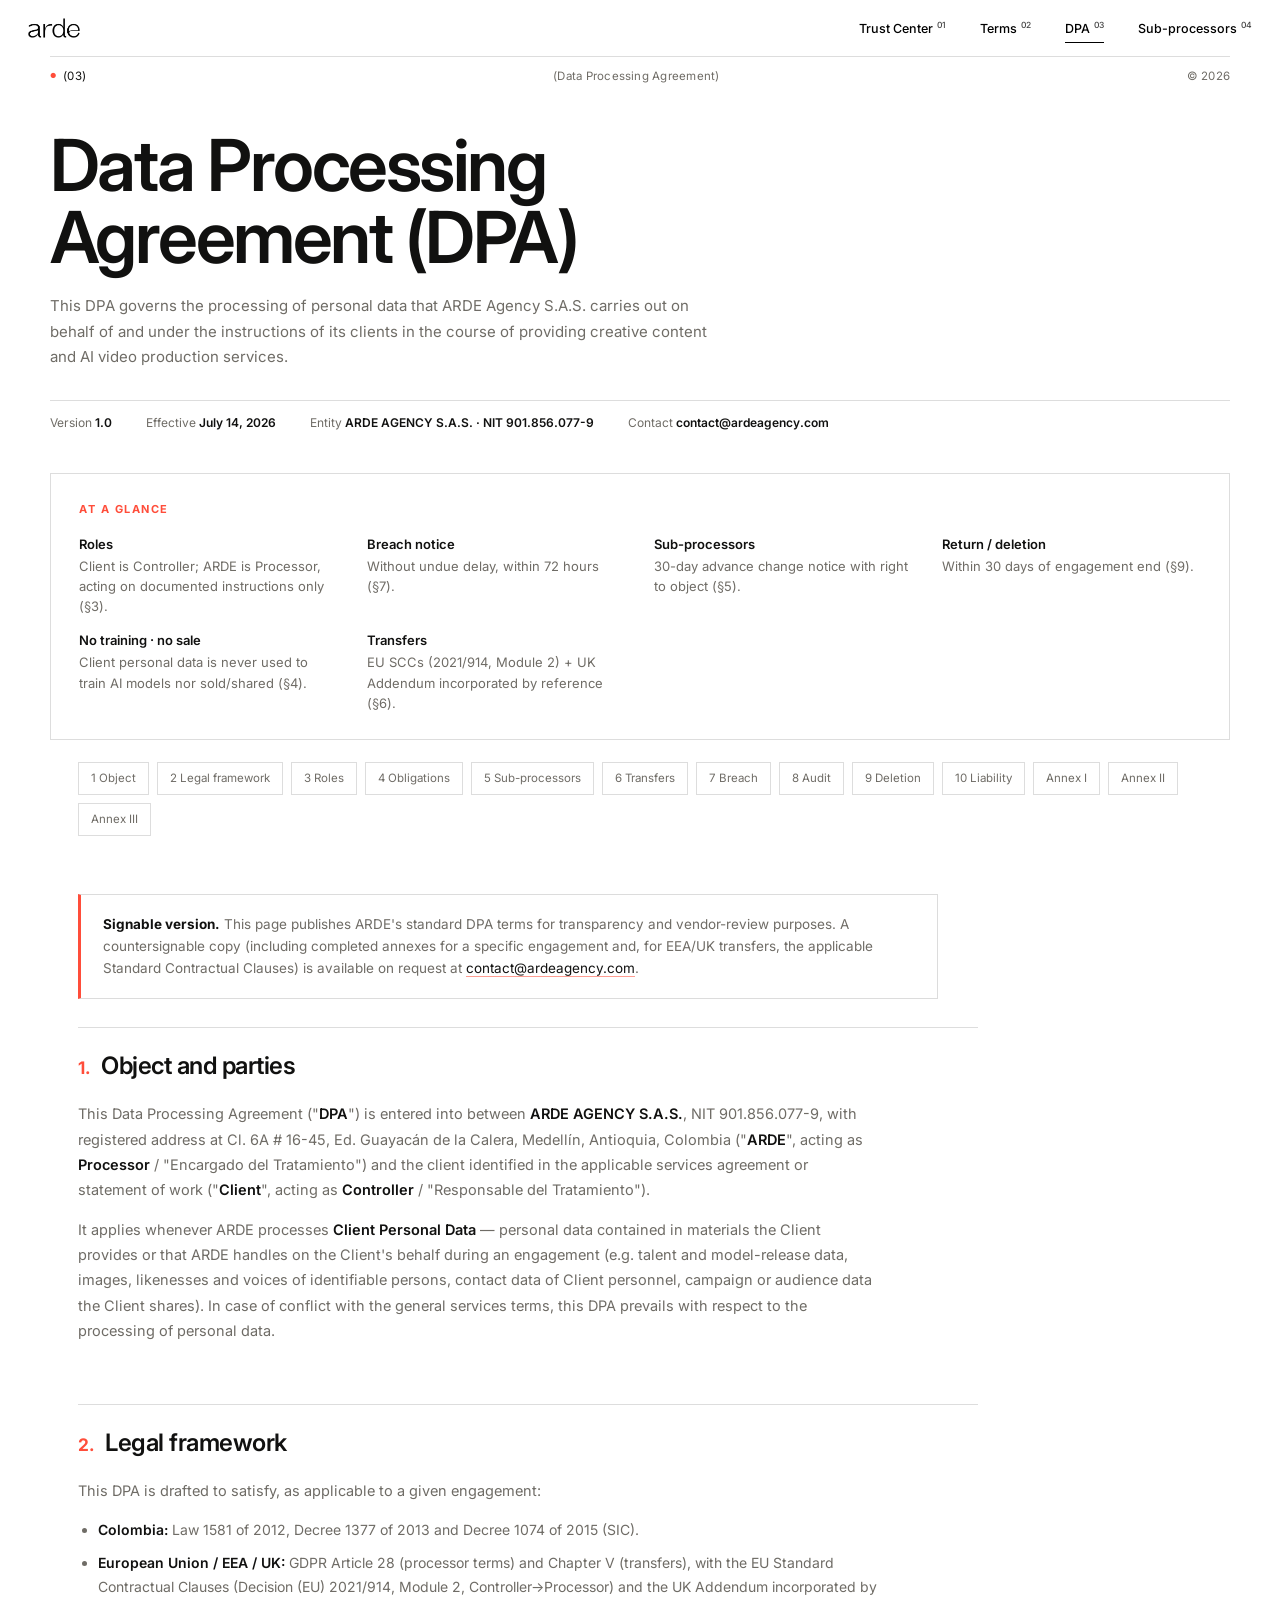
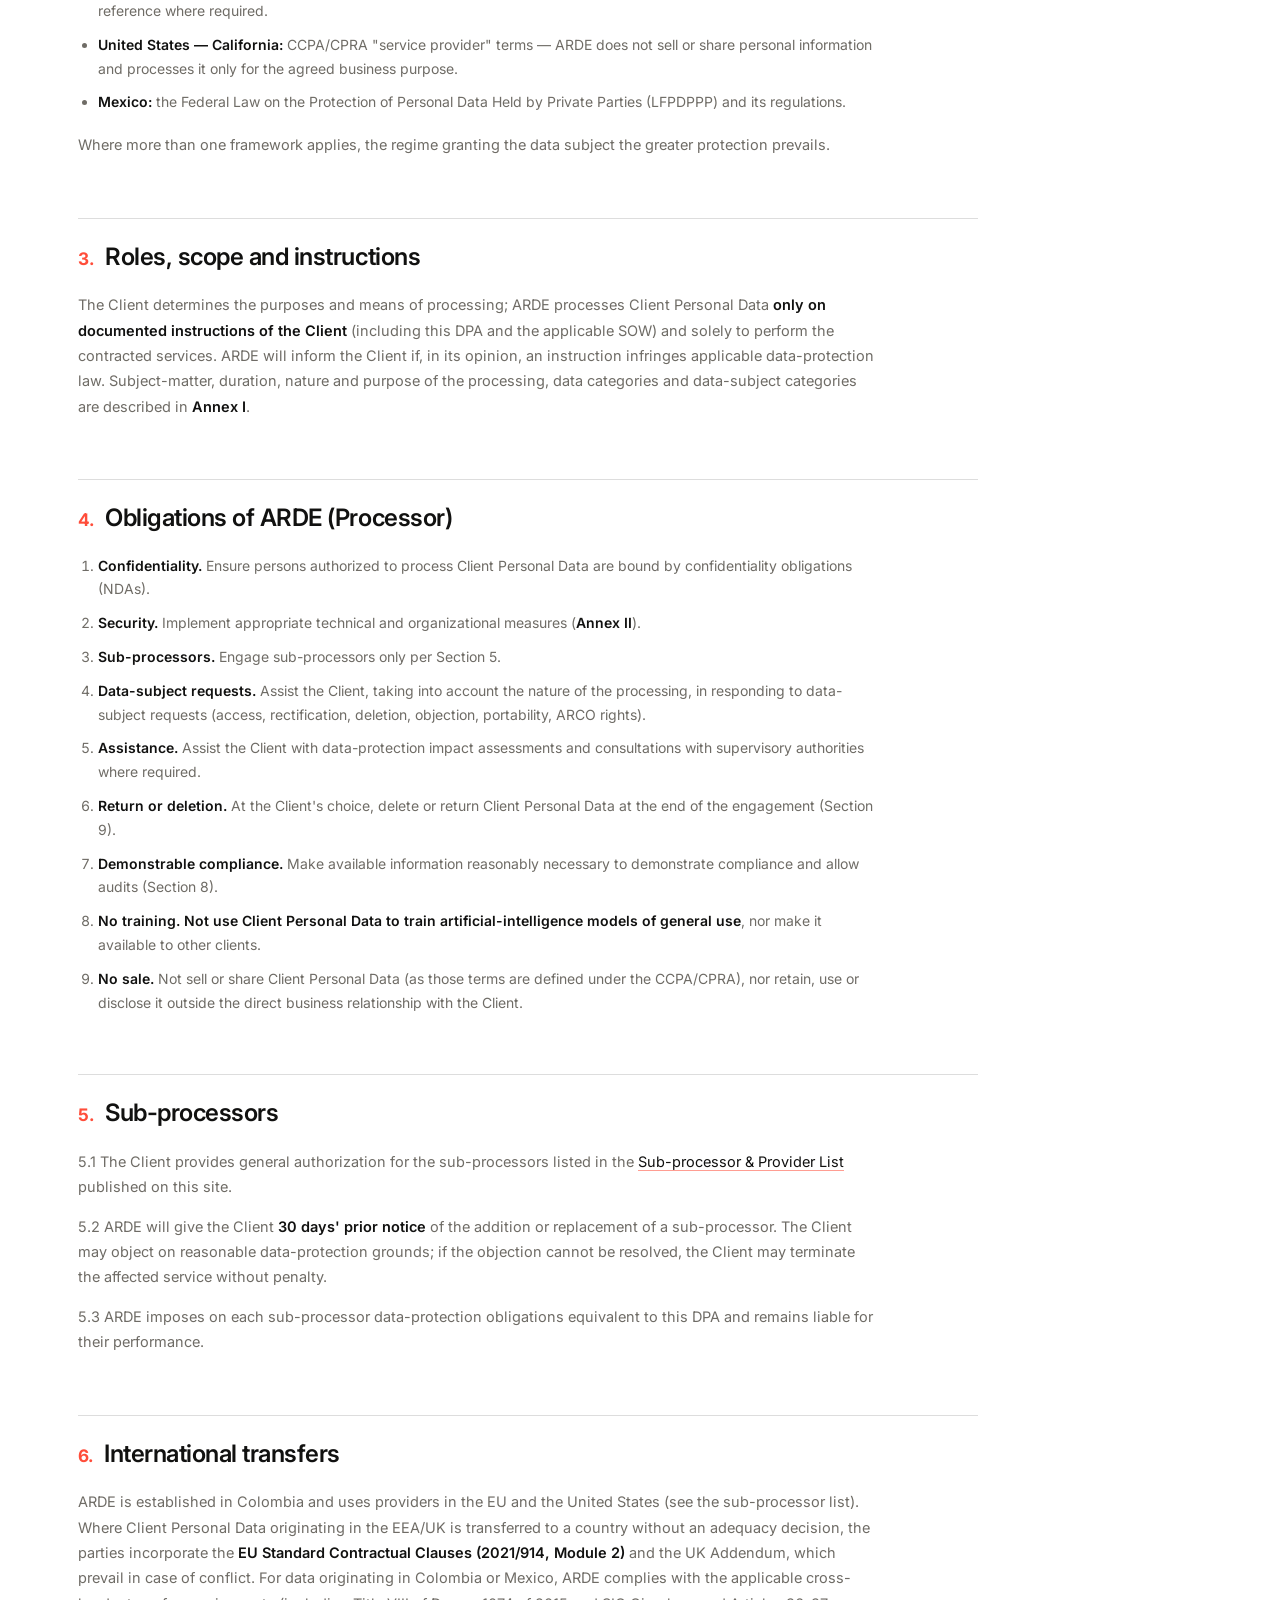
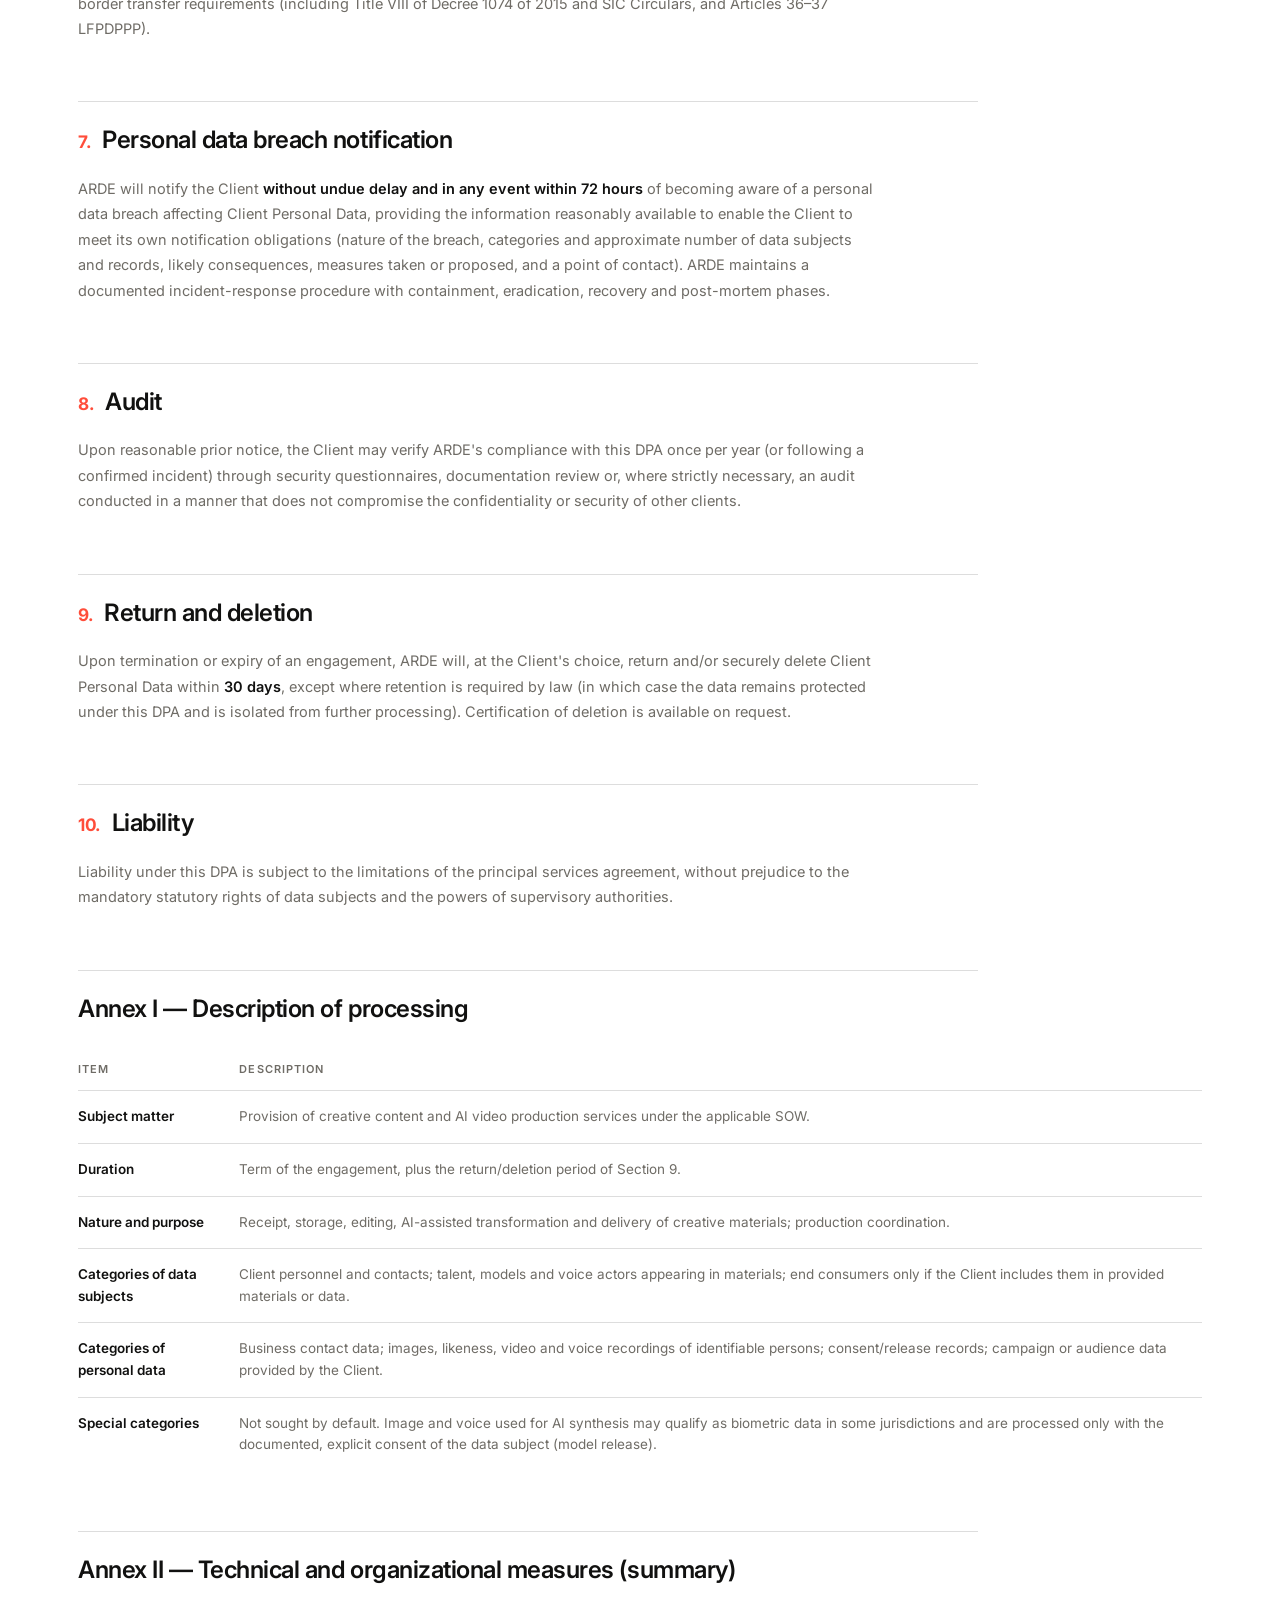
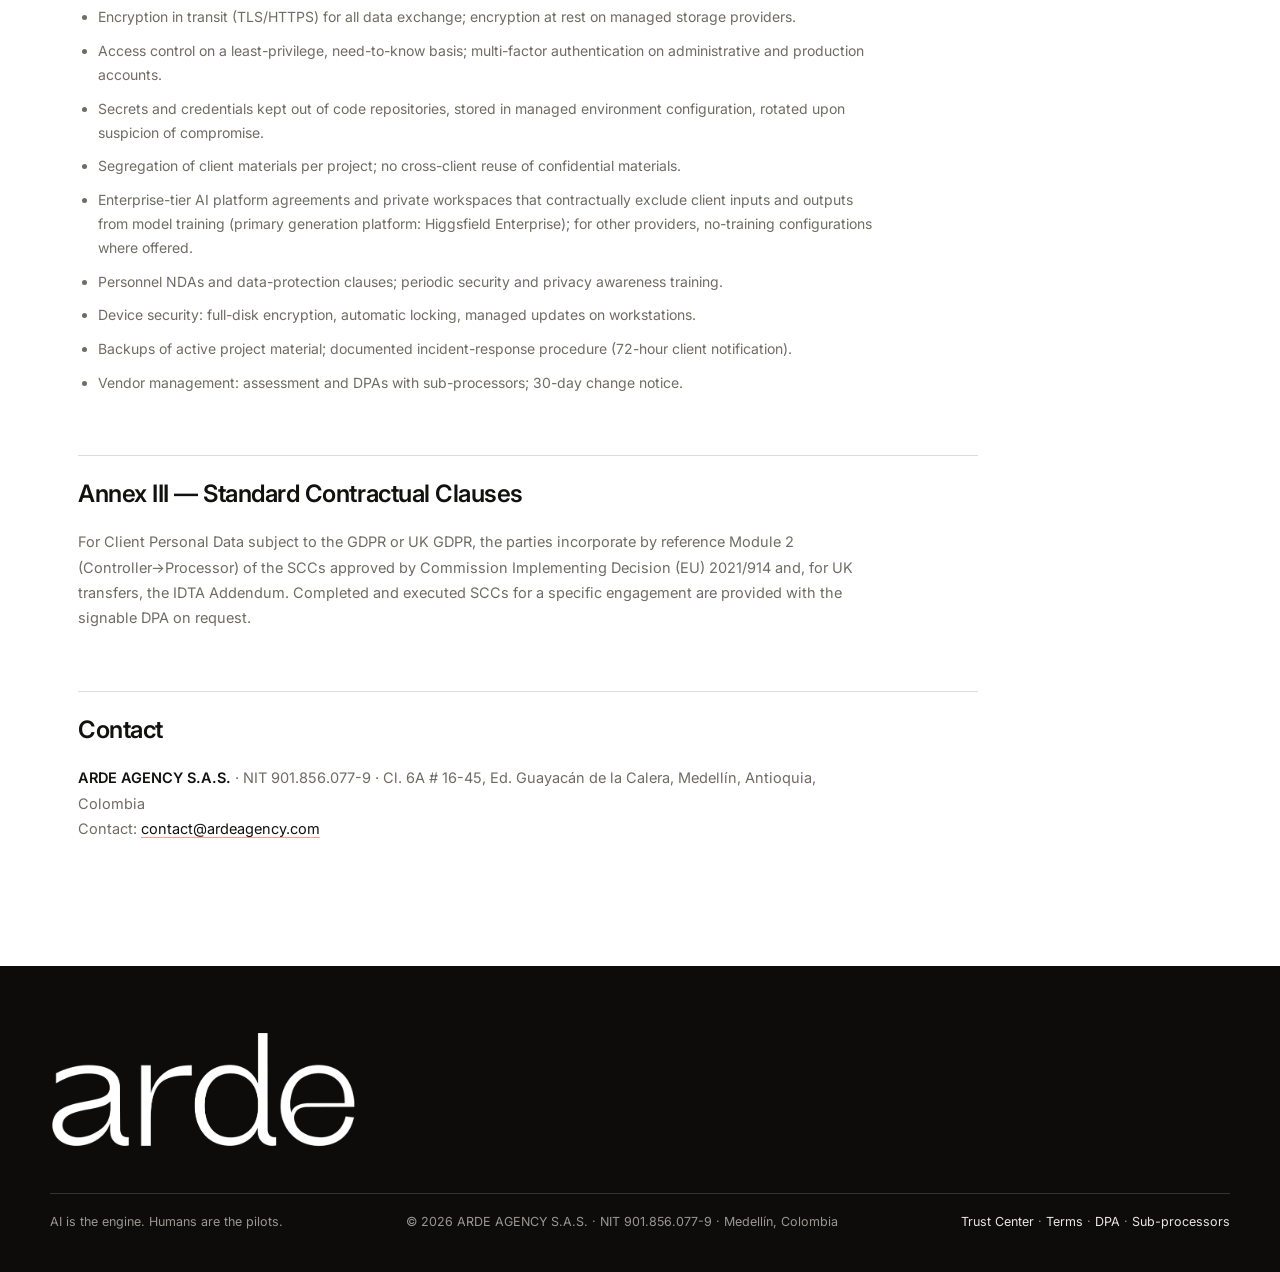
==== commit 3571f7da: "Elegant typographic rotating seal + arde logo in footer Co-Authored-By: Claude Fable 5 <noreply@anth" ====
--- a/dpa.html
+++ b/dpa.html
@@ -9,7 +9,7 @@
 <link rel="preconnect" href="https://fonts.googleapis.com">
 <link rel="preconnect" href="https://fonts.gstatic.com" crossorigin>
 <link href="https://fonts.googleapis.com/css2?family=Archivo+Black&family=Inter:wght@400;500;600;800&display=swap" rel="stylesheet">
-<link rel="stylesheet" href="styles.css?v=fuel5">
+<link rel="stylesheet" href="styles.css?v=fuel6">
 </head>
 <body>
 
@@ -144,7 +144,7 @@
 
 <footer class="site-footer">
   <div class="inner">
-    <div class="foot-mark">Arde<span>.</span></div>
+    <img class="foot-logo" src="assets/arde-logo-white.png?v=2" alt="arde">
     <div class="cols">
       <span>AI is the engine. Humans are the pilots.</span>
       <span>© 2026 ARDE AGENCY S.A.S. · NIT 901.856.077-9 · Medellín, Colombia</span>
--- a/styles.css
+++ b/styles.css
@@ -59,19 +59,15 @@
 .hero .corner-r{position:absolute;top:64px;right:28px;color:#fff;font-size:11.5px;text-align:right;line-height:1.5;opacity:.9}
 .hero .corner-r b{display:block;font-weight:600}
 .hero .corner-r span{color:#cfcac2}
-.hero .seal{
-  position:absolute;top:84px;right:44px;z-index:3;
-  width:168px;height:168px;border-radius:50%;
-  border:1.5px solid var(--fire);outline:1px solid rgba(255,77,58,.35);outline-offset:5px;
-  display:flex;flex-direction:column;align-items:center;justify-content:center;gap:3px;
-  text-align:center;color:#fff;transform:rotate(7deg);
-  background:rgba(13,12,11,.42);backdrop-filter:blur(5px);-webkit-backdrop-filter:blur(5px);
-}
+.hero .seal{position:absolute;top:88px;right:56px;z-index:3;width:196px;height:196px}
+.hero .seal svg{position:absolute;inset:0;width:100%;height:100%;overflow:visible;animation:sealspin 28s linear infinite;transform-origin:50% 50%}
+@keyframes sealspin{to{transform:rotate(360deg)}}
+@media(prefers-reduced-motion:reduce){.hero .seal svg{animation:none}}
+.hero .seal .ring{fill:#fff;font-size:12px;font-weight:500;letter-spacing:.3em;text-transform:uppercase;opacity:.92}
+.hero .seal .seal-core{position:absolute;inset:0;display:flex;flex-direction:column;align-items:center;justify-content:center;gap:6px;text-align:center;color:#fff}
 .hero .seal .s-star{color:var(--fire);font-size:15px;line-height:1}
-.hero .seal .s-title{font-weight:800;font-size:19px;letter-spacing:.22em;text-transform:uppercase;line-height:1.1}
-.hero .seal .s-sub{font-size:11px;font-weight:600;color:#fff;letter-spacing:.04em}
-.hero .seal .s-foot{font-size:8.5px;letter-spacing:.16em;text-transform:uppercase;color:#cfcac2;line-height:1.5;margin-top:3px}
-@media(max-width:760px){.hero .seal{width:128px;height:128px;top:76px;right:20px}.hero .seal .s-title{font-size:15px}.hero .seal .s-foot{font-size:7.5px}}
+.hero .seal .s-title{font-weight:800;font-size:21px;letter-spacing:.3em;text-transform:uppercase;text-indent:.3em}
+@media(max-width:760px){.hero .seal{width:140px;height:140px;top:76px;right:22px}.hero .seal .ring{font-size:14px;letter-spacing:.22em}.hero .seal .s-title{font-size:15px}}
 
 @keyframes rise{from{opacity:0;transform:translateY(30px)}to{opacity:1;transform:none}}
 
@@ -241,11 +237,7 @@
 /* ---------- Footer ---------- */
 .site-footer{background:var(--black);color:var(--gray);padding:64px 28px 40px;font-size:12.5px}
 .site-footer .inner{max-width:1180px;margin:0 auto}
-.site-footer .foot-mark{
-  font-family:'Archivo Black','Inter',sans-serif;color:#fff;text-transform:uppercase;
-  font-size:clamp(40px,8vw,110px);line-height:.9;letter-spacing:-.015em;margin-bottom:40px;
-}
-.site-footer .foot-mark span{color:var(--fire)}
+.site-footer .foot-logo{width:clamp(160px,24vw,360px);height:auto;margin-bottom:44px}
 .site-footer .cols{display:flex;flex-wrap:wrap;gap:14px 48px;justify-content:space-between;border-top:1px solid var(--line-d);padding-top:18px}
 .site-footer a{color:#e9e6e1;text-decoration:none}
 .site-footer a:hover{color:#fff}
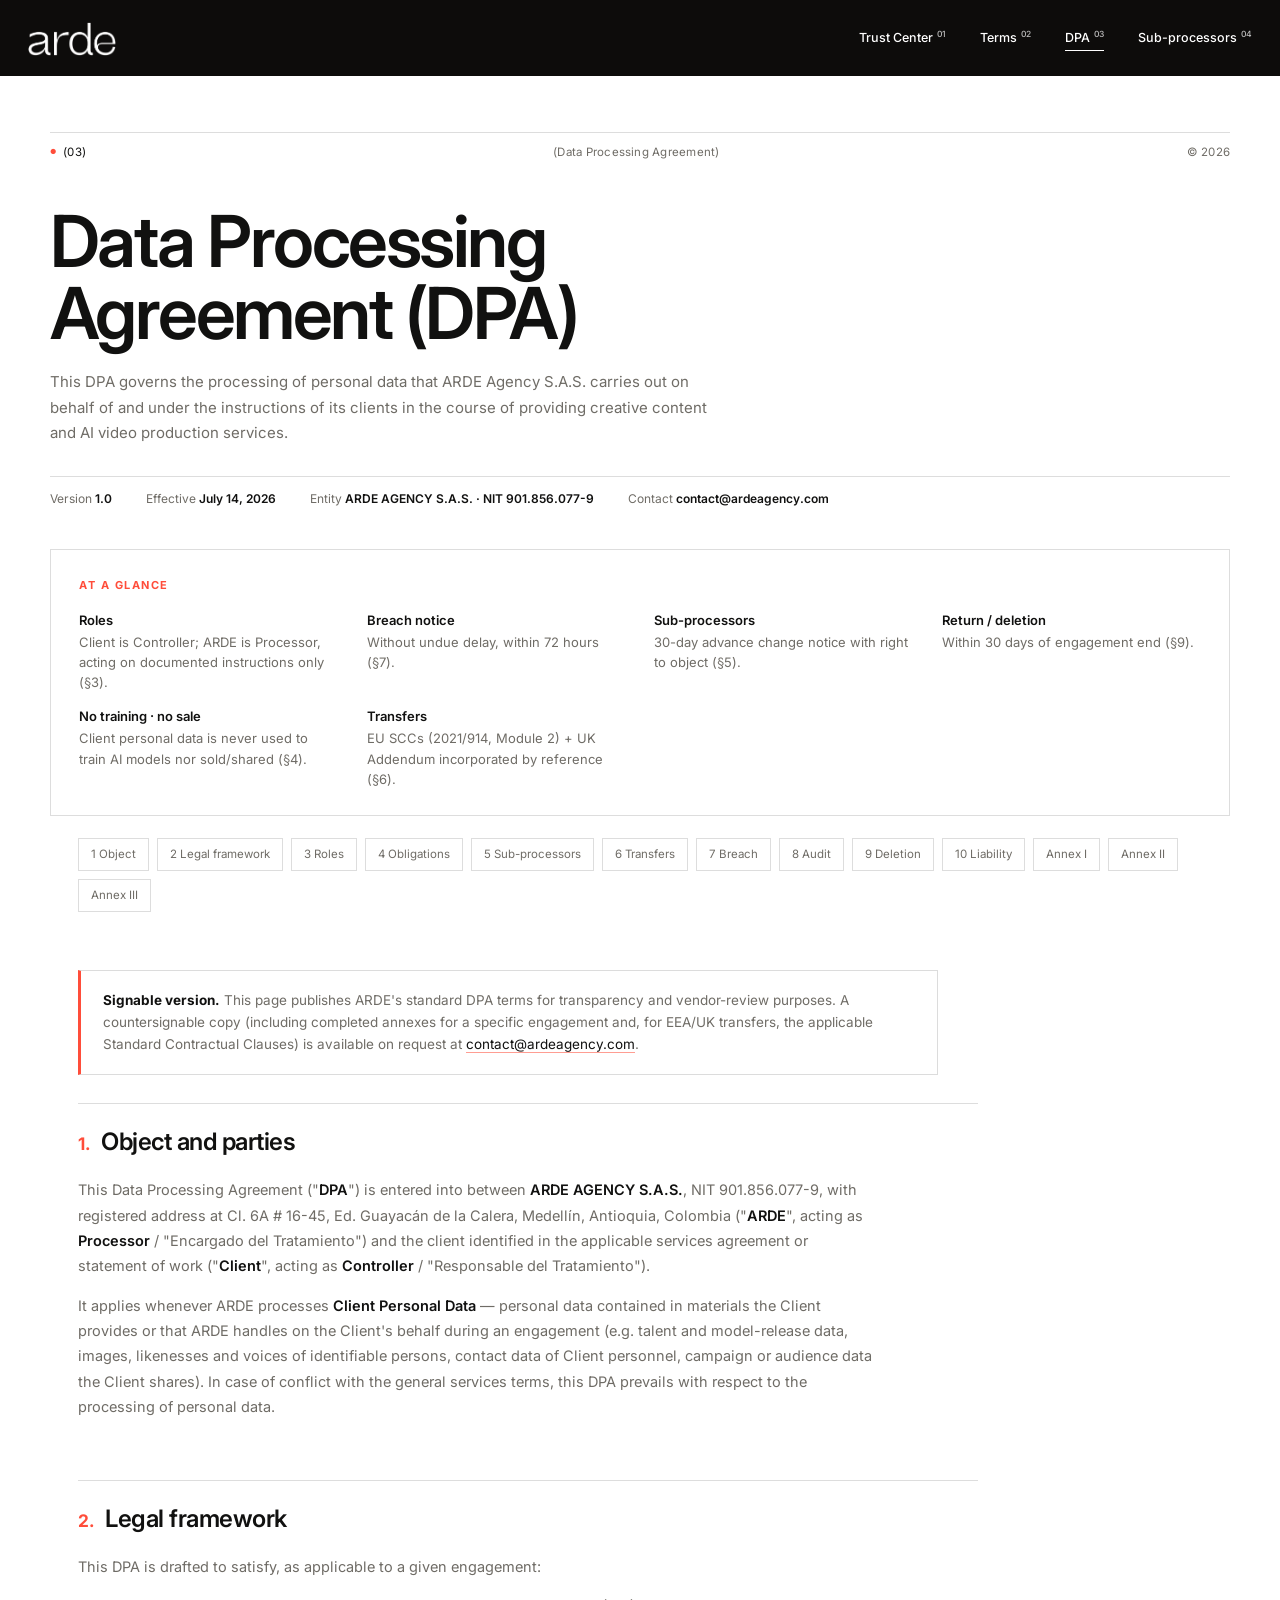
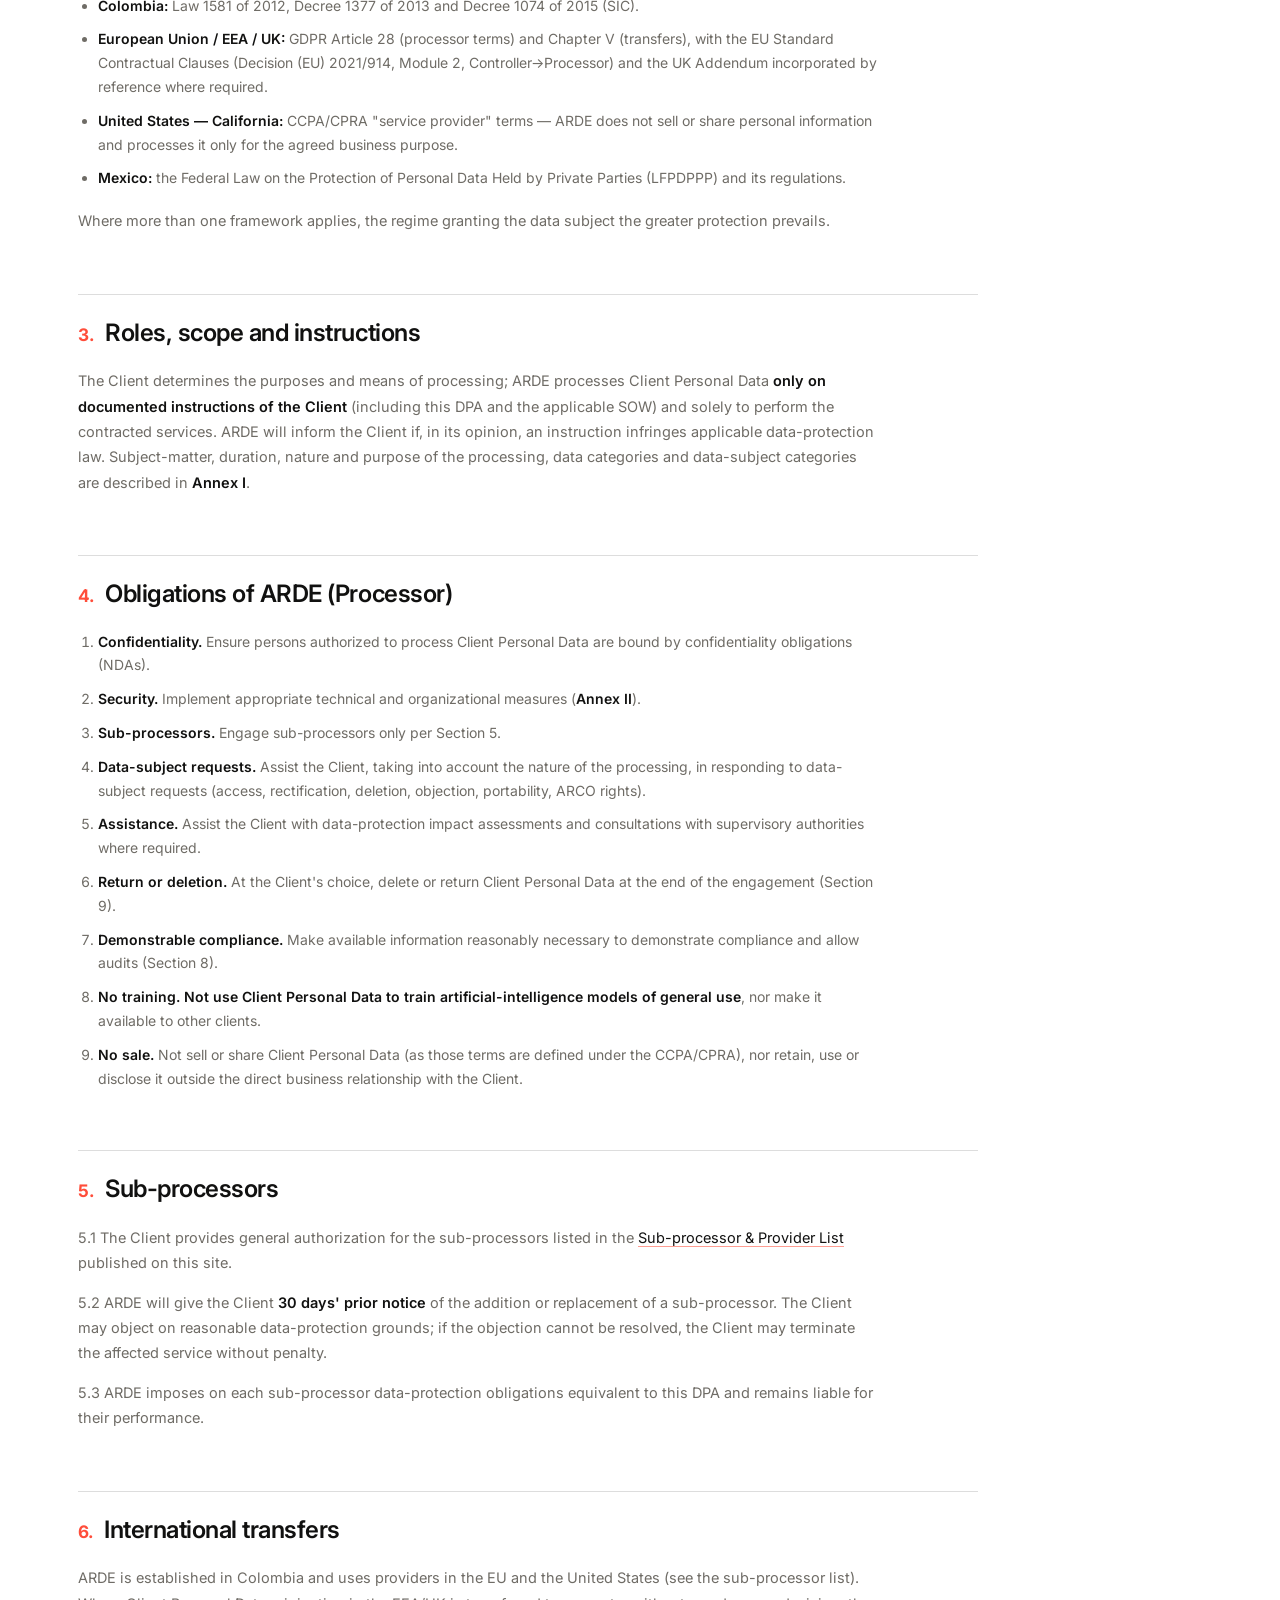
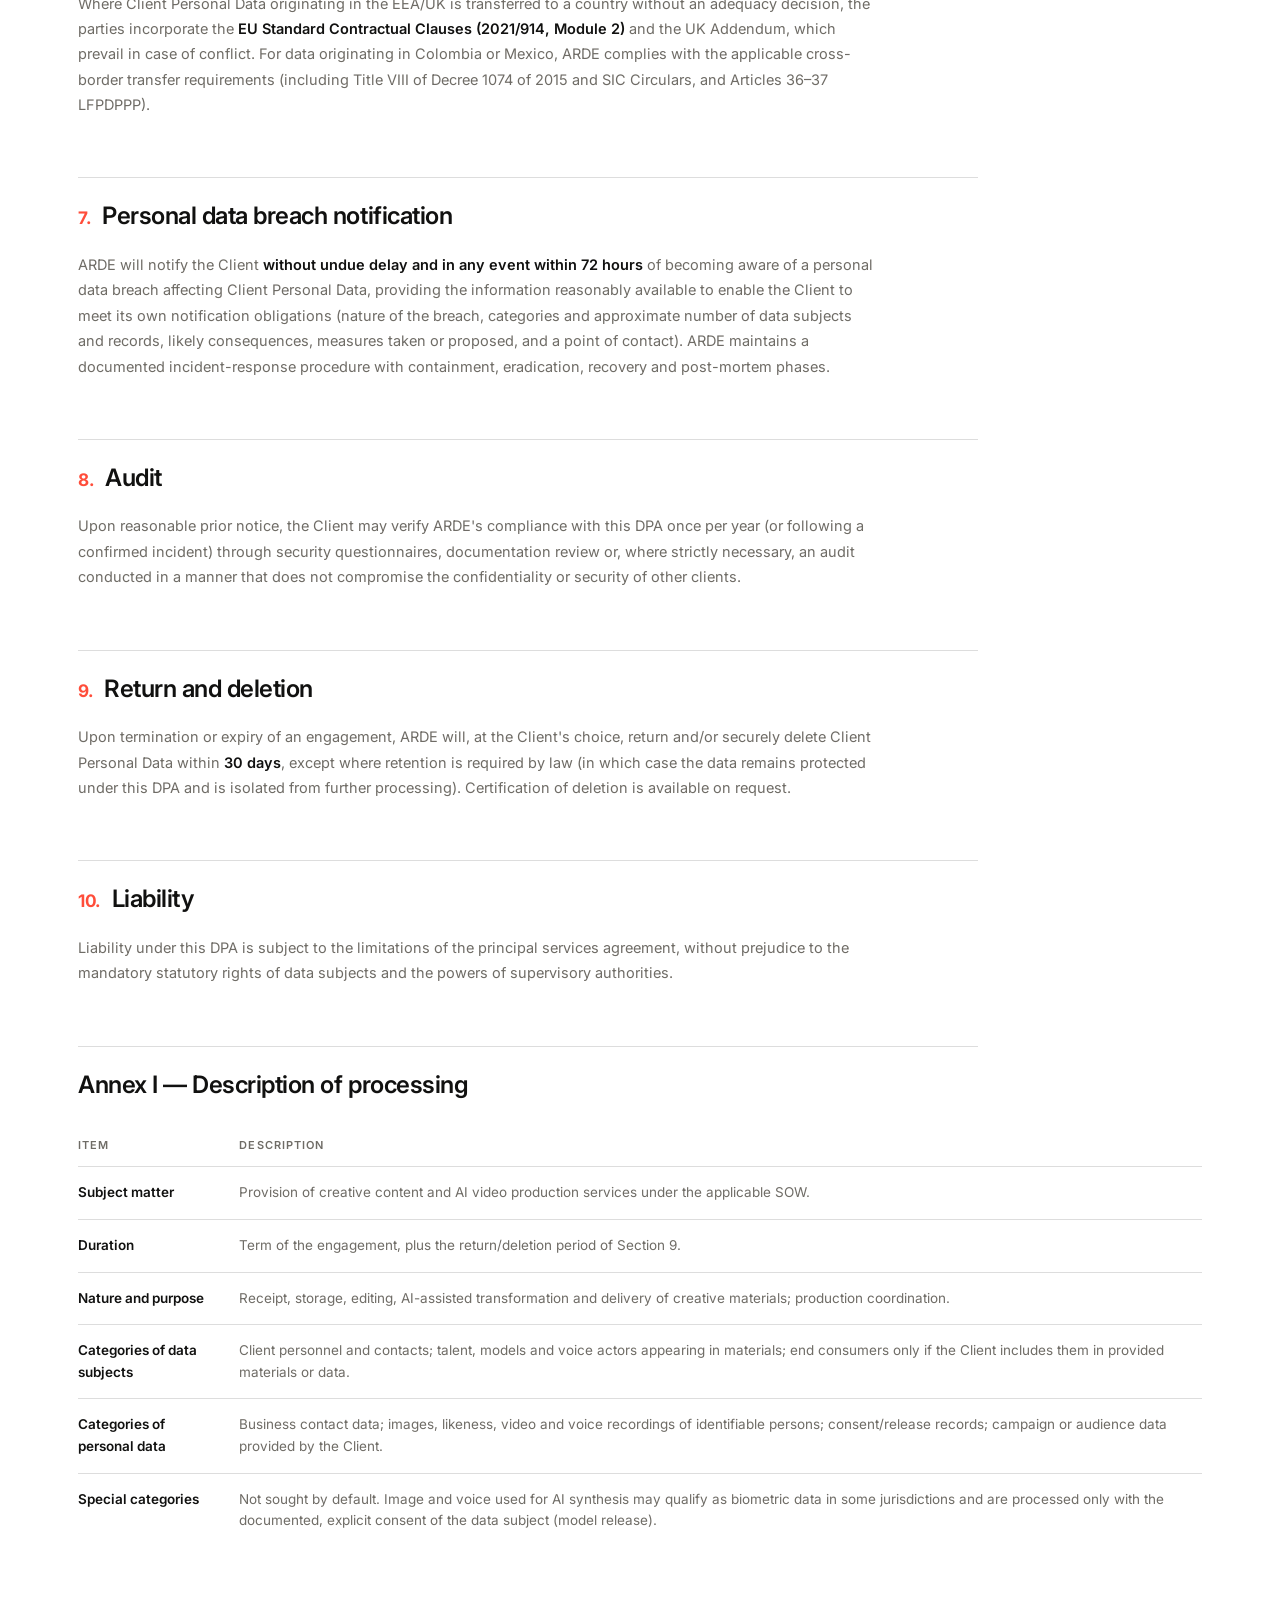
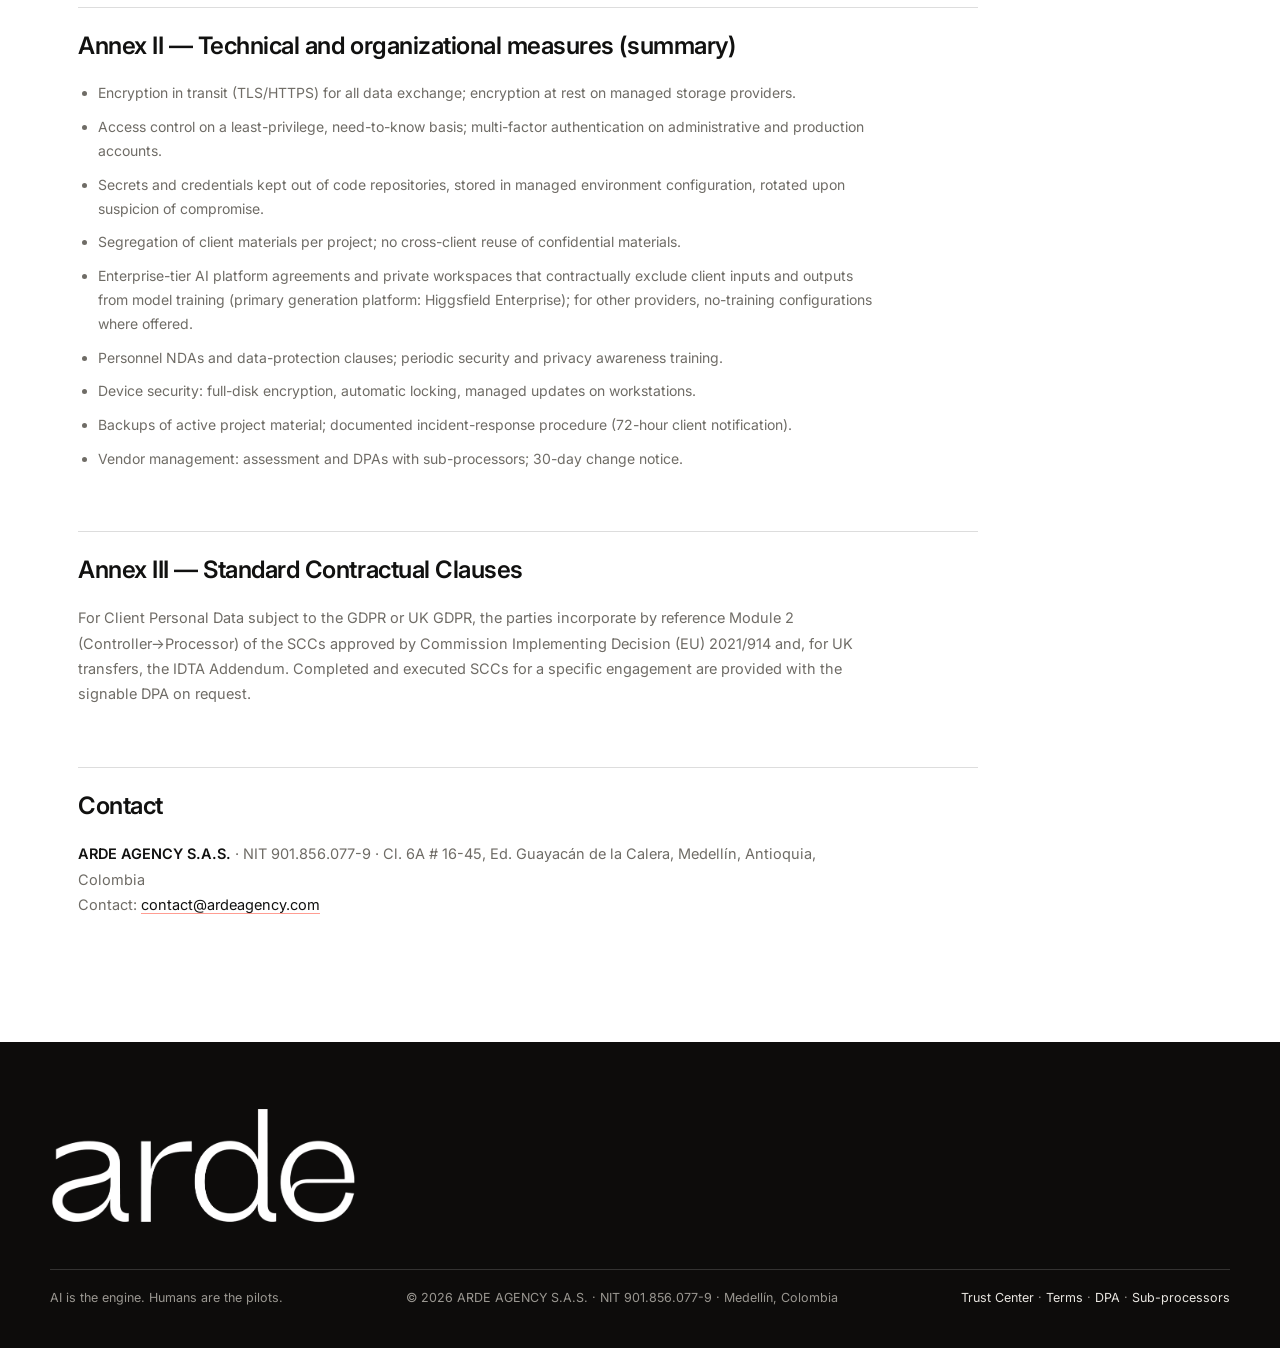
==== commit b837b69f: "Winner headline on hero, bigger white header logo, black top strip on doc pages Co-Authored-By: Clau" ====
--- a/dpa.html
+++ b/dpa.html
@@ -9,7 +9,7 @@
 <link rel="preconnect" href="https://fonts.googleapis.com">
 <link rel="preconnect" href="https://fonts.gstatic.com" crossorigin>
 <link href="https://fonts.googleapis.com/css2?family=Archivo+Black&family=Inter:wght@400;500;600;800&display=swap" rel="stylesheet">
-<link rel="stylesheet" href="styles.css?v=fuel6">
+<link rel="stylesheet" href="styles.css?v=fuel8">
 </head>
 <body>
 
@@ -22,6 +22,7 @@
     <a href="sub-processors.html">Sub-processors<sup>04</sup></a>
   </nav>
 </header>
+<div class="doc-top"></div>
 
 <section class="doc-hero">
   <div class="inner">
--- a/styles.css
+++ b/styles.css
@@ -37,14 +37,13 @@
 
 /* ---------- Header ---------- */
 .site-header{
-  position:fixed;top:0;left:0;right:0;z-index:80;
-  padding:18px 28px;pointer-events:none;
-  display:flex;align-items:flex-start;justify-content:space-between;
-  mix-blend-mode:difference;
+  position:absolute;top:0;left:0;right:0;z-index:80;
+  padding:22px 28px;pointer-events:none;
+  display:flex;align-items:center;justify-content:space-between;
 }
 .site-header a{pointer-events:auto}
 .brand{display:flex;align-items:baseline;gap:6px;text-decoration:none;color:#fff}
-.brand .logo-img{height:20px;width:auto;display:block}
+.brand .logo-img{height:34px;width:auto;display:block}
 .site-nav{display:flex;gap:34px}
 .site-nav a{color:#fff;text-decoration:none;font-size:12.5px;font-weight:500}
 .site-nav a sup{font-size:8.5px;color:#bbb;margin-left:4px}
@@ -69,6 +68,12 @@
 .hero .seal .s-title{font-weight:800;font-size:21px;letter-spacing:.3em;text-transform:uppercase;text-indent:.3em}
 @media(max-width:760px){.hero .seal{width:140px;height:140px;top:76px;right:22px}.hero .seal .ring{font-size:14px;letter-spacing:.22em}.hero .seal .s-title{font-size:15px}}
 
+.hero .hero-title{
+  position:relative;z-index:2;width:100%;max-width:1180px;margin:0 auto;
+  padding:0 28px 64px;color:#fff;font-weight:800;text-transform:uppercase;
+  font-size:clamp(36px,6vw,88px);line-height:.98;letter-spacing:-.02em;
+  animation:rise 1s cubic-bezier(.2,.7,.2,1) both .1s;
+}
 @keyframes rise{from{opacity:0;transform:translateY(30px)}to{opacity:1;transform:none}}
 
 
